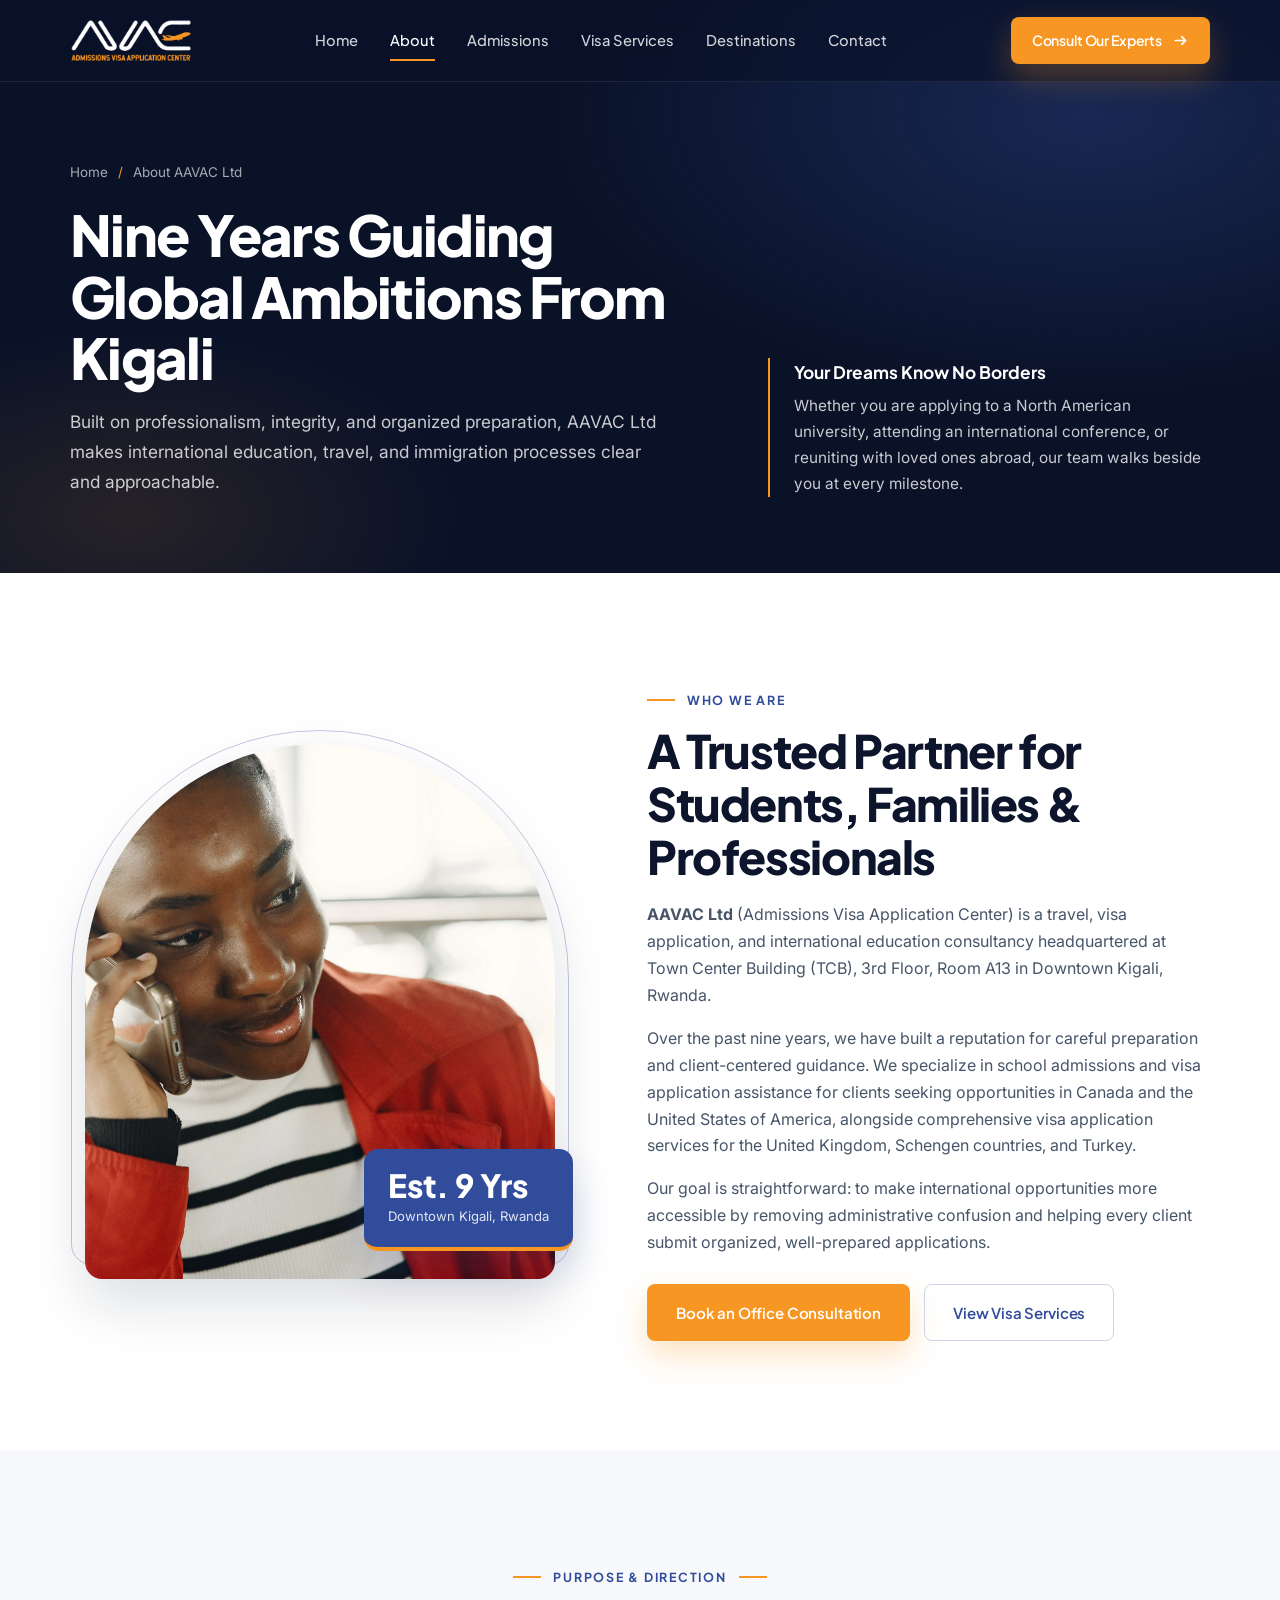
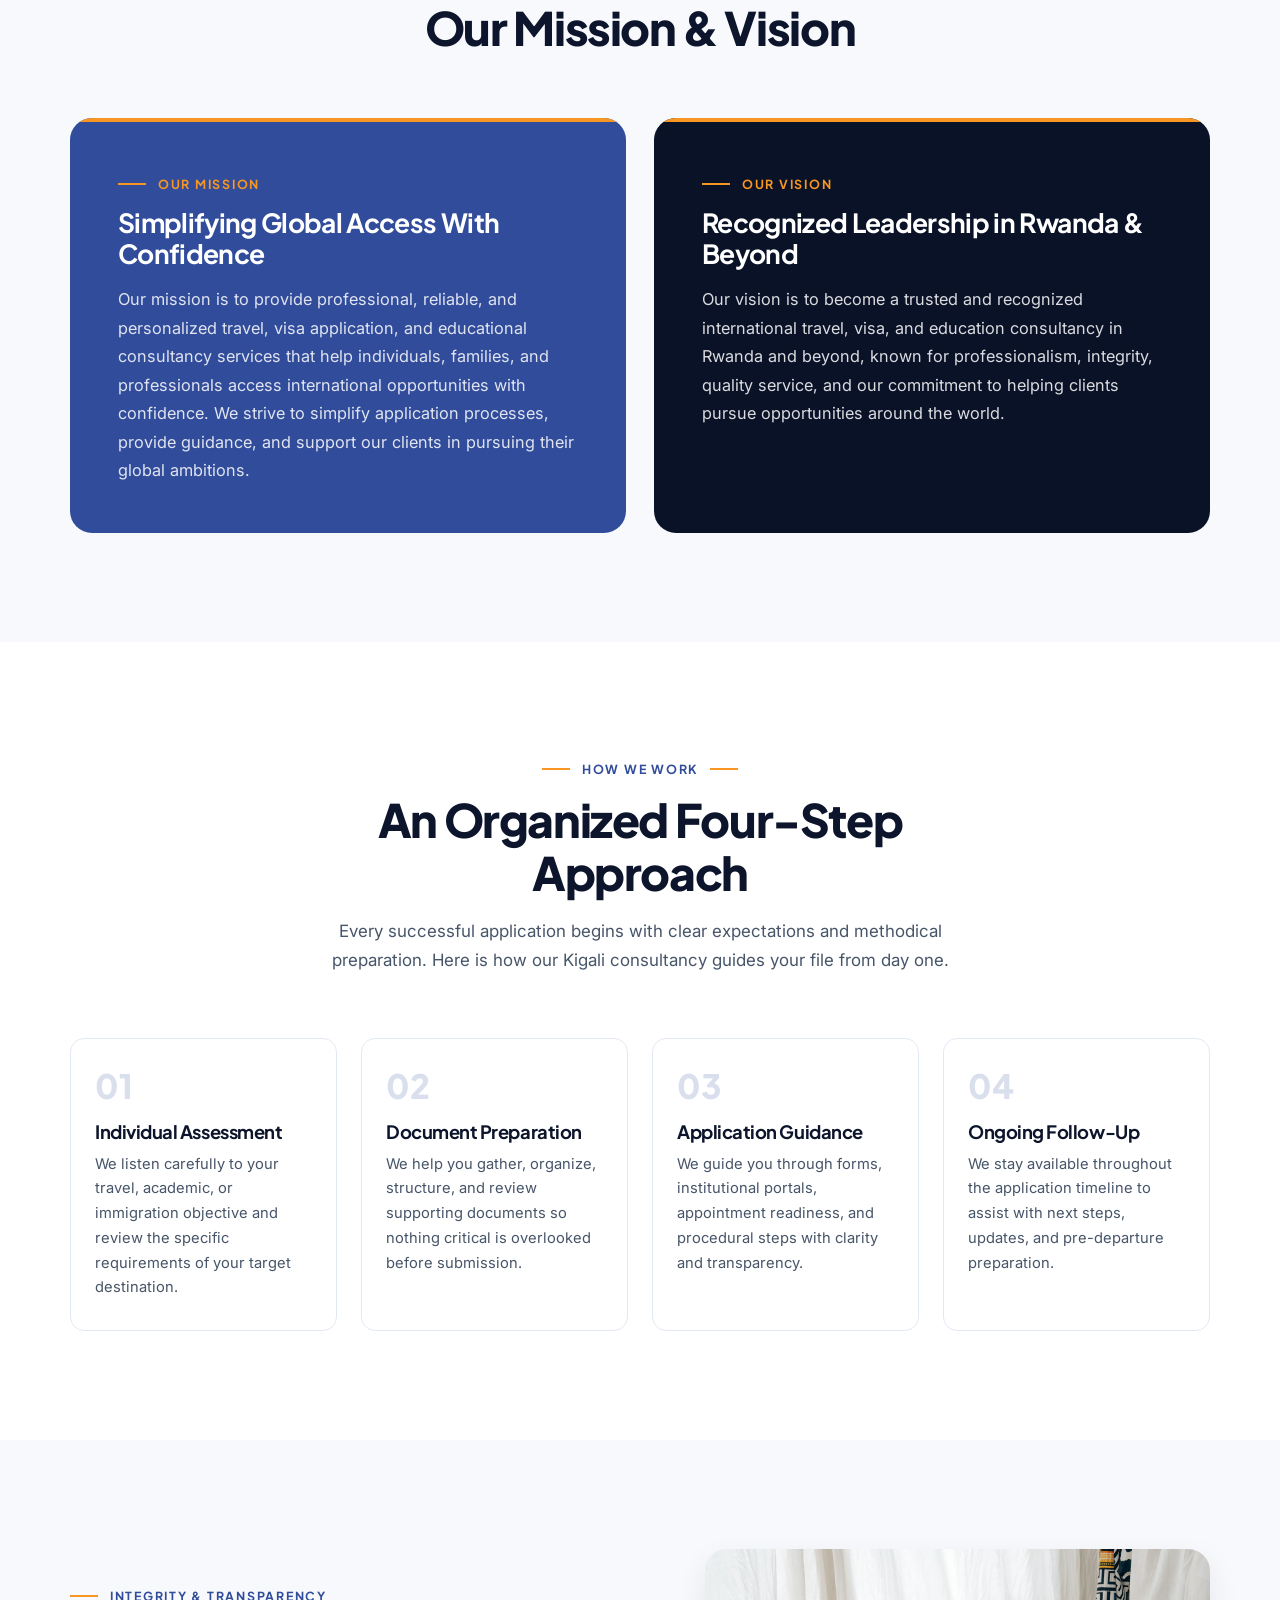
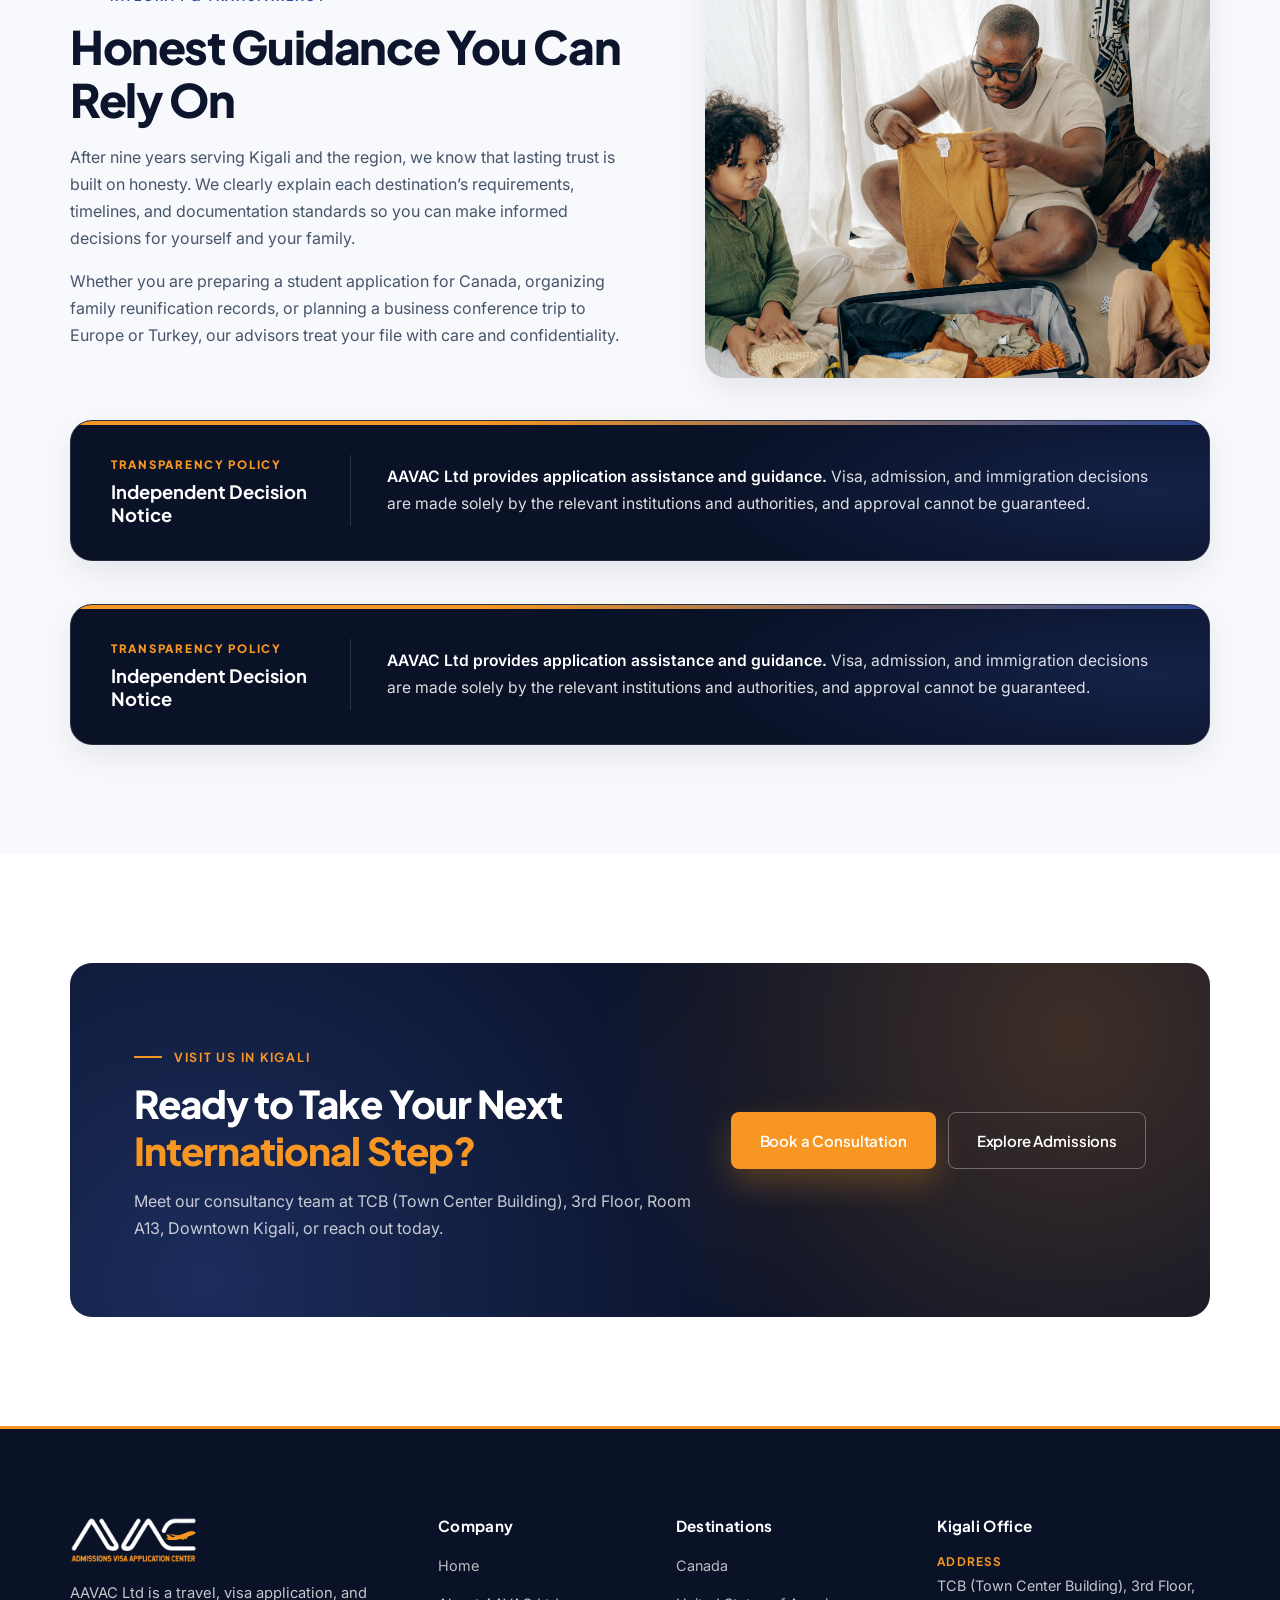
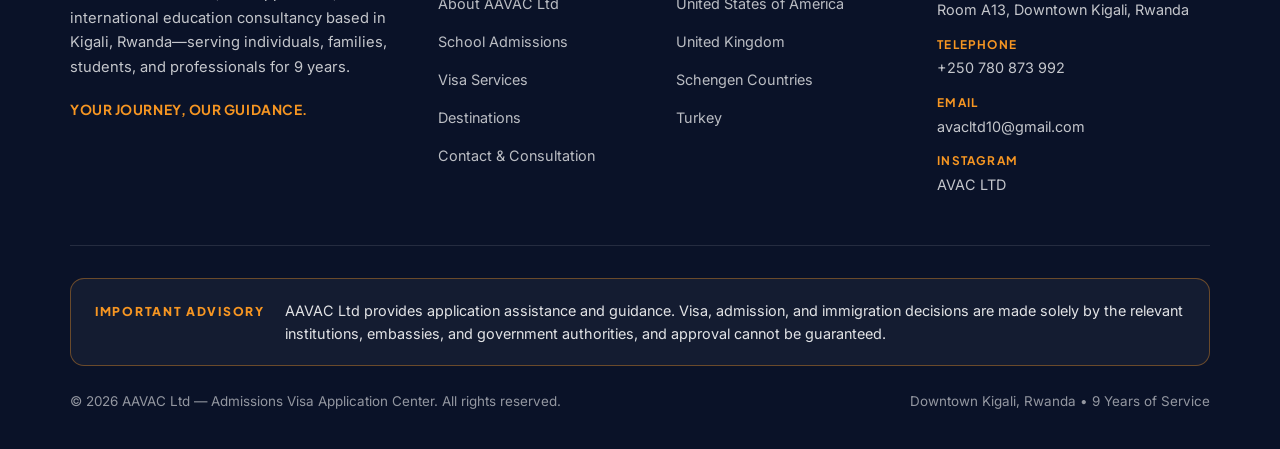
==== about.html @ 4e016243 "Build modern mobile-optimized multi-page website for AAVAC Ltd" ====
<!DOCTYPE html>
<html lang="en">

<head>
  <meta charset="UTF-8">
  <meta name="viewport" content="width=device-width, initial-scale=1.0, viewport-fit=cover">
  <meta name="theme-color" content="#0A1228">
  <title>About Us | AAVAC Ltd — 9 Years of Travel, Visa &amp; Education Guidance</title>
  <meta name="description"
    content="Learn about AAVAC Ltd's 9-year history in Kigali, Rwanda, our mission, vision, consultancy workflow, and why clients trust us for admissions and visa applications.">
  <link rel="icon" type="image/png" href="assets/logo-color.png">
  <link rel="preconnect" href="https://fonts.googleapis.com">
  <link rel="preconnect" href="https://fonts.gstatic.com" crossorigin>
  <link
    href="https://fonts.googleapis.com/css2?family=Inter:wght@400;500;600&family=Plus+Jakarta+Sans:wght@500;600;700;800&display=swap"
    rel="stylesheet">
  <link rel="stylesheet" href="css/styles.css">
</head>

<body>
  <div class="scroll-progress" aria-hidden="true"></div>

  <!-- Navigation Header -->
  <header class="site-header">
    <div class="container nav-inner">
      <a href="index.html" class="brand-logo" aria-label="AAVAC Ltd Home">
        <img src="assets/logo-light.png" alt="AVAC — Admissions Visa Application Center">
      </a>

      <nav class="nav-links" aria-label="Primary Navigation">
        <a href="index.html" class="nav-link">Home</a>
        <a href="about.html" class="nav-link is-active">About</a>
        <a href="admissions.html" class="nav-link">Admissions</a>
        <a href="visas.html" class="nav-link">Visa Services</a>
        <a href="destinations.html" class="nav-link">Destinations</a>
        <a href="contact.html" class="nav-link">Contact</a>
      </nav>

      <div class="nav-actions">
        <a href="contact.html" class="btn btn--primary btn--sm">
          Consult Our Experts
          <svg class="arrow-icon" viewBox="0 0 20 20" fill="none" stroke="currentColor" stroke-width="2"
            aria-hidden="true">
            <path d="M4 10h12m0 0-4.5-4.5M16 10l-4.5 4.5" stroke-linecap="round" stroke-linejoin="round" />
          </svg>
        </a>
        <button class="nav-toggle" type="button" aria-label="Open Menu" aria-expanded="false">
          <svg width="22" height="22" viewBox="0 0 24 24" fill="none" stroke="currentColor" stroke-width="2">
            <path d="M4 7h16M4 12h16M4 17h16" stroke-linecap="round" />
          </svg>
        </button>
      </div>
    </div>
  </header>

  <!-- Mobile Navigation Drawer -->
  <div class="mobile-drawer" aria-hidden="true">
    <div class="mobile-drawer__backdrop"></div>
    <div class="mobile-drawer__panel">
      <div>
        <div class="mobile-drawer__head">
          <a href="index.html" class="brand-logo">
            <img src="assets/logo-light.png" alt="AVAC Logo" style="height:36px;">
          </a>
          <button class="mobile-drawer__close" type="button" aria-label="Close Menu">
            <svg width="20" height="20" viewBox="0 0 24 24" fill="none" stroke="currentColor" stroke-width="2">
              <path d="M6 6l12 12M18 6 6 18" stroke-linecap="round" />
            </svg>
          </button>
        </div>
        <nav class="mobile-drawer__links" aria-label="Mobile Navigation">
          <a href="index.html">Home</a>
          <a href="about.html" class="is-active">About AAVAC</a>
          <a href="admissions.html">School Admissions</a>
          <a href="visas.html">Visa Services</a>
          <a href="destinations.html">Destinations</a>
          <a href="contact.html">Contact Us</a>
        </nav>
      </div>
      <div class="mobile-drawer__foot">
        <div class="mobile-drawer__meta">
          TCB (Town Center Building), 3rd Floor, Room A13<br>
          Downtown Kigali, Rwanda<br>
          +250 780 873 992
        </div>
        <a href="contact.html" class="btn btn--primary" style="width:100%;">Book a Consultation</a>
      </div>
    </div>
  </div>

  <main>
    <!-- Interior Hero -->
    <section class="page-hero">
      <div class="container page-hero__inner">
        <div>
          <nav class="breadcrumb hero-enter hero-enter--d1" aria-label="Breadcrumb">
            <a href="index.html">Home</a>
            <span class="sep">/</span>
            <span>About AAVAC Ltd</span>
          </nav>
          <h1 class="page-hero__title hero-enter hero-enter--d2">Nine Years Guiding Global Ambitions From Kigali</h1>
          <p class="page-hero__lead hero-enter hero-enter--d3">
            Built on professionalism, integrity, and organized preparation, AAVAC Ltd makes international education,
            travel, and immigration processes clear and approachable.
          </p>
        </div>
        <div class="page-hero__aside hero-enter hero-enter--d4">
          <strong>Your Dreams Know No Borders</strong>
          Whether you are applying to a North American university, attending an international conference, or reuniting
          with loved ones abroad, our team walks beside you at every milestone.
        </div>
      </div>
    </section>

    <!-- Who We Are -->
    <section class="section">
      <div class="container split-grid">
        <div class="arch-light" data-reveal="left">
          <div class="arch-light__outline" aria-hidden="true"></div>
          <div class="arch-light__frame">
            <img loading="lazy" decoding="async" src="images/pexels-gustavo-fring-6816985.webp"
              alt="Advisor providing attentive client consultation at AAVAC Ltd">
          </div>
          <div class="arch-light__stat">
            <div class="arch-light__stat-num">Est. 9 Yrs</div>
            <div class="arch-light__stat-label">Downtown Kigali, Rwanda</div>
          </div>
        </div>

        <div data-reveal="right">
          <div class="eyebrow">Who We Are</div>
          <h2 class="section-title">A Trusted Partner for Students, Families &amp; Professionals</h2>
          <div class="prose">
            <p>
              <strong>AAVAC Ltd</strong> (Admissions Visa Application Center) is a travel, visa application, and
              international education consultancy headquartered at Town Center Building (TCB), 3rd Floor, Room A13 in
              Downtown Kigali, Rwanda.
            </p>
            <p>
              Over the past nine years, we have built a reputation for careful preparation and client-centered guidance.
              We specialize in school admissions and visa application assistance for clients seeking opportunities in
              Canada and the United States of America, alongside comprehensive visa application services for the United
              Kingdom, Schengen countries, and Turkey.
            </p>
            <p>
              Our goal is straightforward: to make international opportunities more accessible by removing
              administrative confusion and helping every client submit organized, well-prepared applications.
            </p>
          </div>
          <div style="margin-top: 28px; display:flex; flex-wrap:wrap; gap:14px;">
            <a href="contact.html" class="btn btn--primary">Book an Office Consultation</a>
            <a href="visas.html" class="btn btn--outline-dark">View Visa Services</a>
          </div>
        </div>
      </div>
    </section>

    <!-- Mission & Vision -->
    <section class="section section--alt">
      <div class="container">
        <div class="section-header section-header--center" data-reveal>
          <div class="eyebrow eyebrow--center">Purpose &amp; Direction</div>
          <h2 class="section-title">Our Mission &amp; Vision</h2>
        </div>

        <div class="mv-grid">
          <article class="mv-card mv-card--blue" data-reveal="left">
            <div class="eyebrow eyebrow--light">Our Mission</div>
            <h3>Simplifying Global Access With Confidence</h3>
            <p>
              Our mission is to provide professional, reliable, and personalized travel, visa application, and
              educational consultancy services that help individuals, families, and professionals access international
              opportunities with confidence. We strive to simplify application processes, provide guidance, and support
              our clients in pursuing their global ambitions.
            </p>
          </article>

          <article class="mv-card mv-card--navy" data-reveal="right">
            <div class="eyebrow eyebrow--light">Our Vision</div>
            <h3>Recognized Leadership in Rwanda &amp; Beyond</h3>
            <p>
              Our vision is to become a trusted and recognized international travel, visa, and education consultancy in
              Rwanda and beyond, known for professionalism, integrity, quality service, and our commitment to helping
              clients pursue opportunities around the world.
            </p>
          </article>
        </div>
      </div>
    </section>

    <!-- 4-Step Consultancy Process -->
    <section class="section">
      <div class="container">
        <div class="section-header section-header--center" data-reveal>
          <div class="eyebrow eyebrow--center">How We Work</div>
          <h2 class="section-title">An Organized Four-Step Approach</h2>
          <p class="section-lead">
            Every successful application begins with clear expectations and methodical preparation. Here is how our
            Kigali consultancy guides your file from day one.
          </p>
        </div>

        <div class="process-grid">
          <div class="process-step" data-reveal data-delay="0">
            <div class="process-step__num">01</div>
            <h3>Individual Assessment</h3>
            <p>We listen carefully to your travel, academic, or immigration objective and review the specific
              requirements of your target destination.</p>
          </div>

          <div class="process-step" data-reveal data-delay="90">
            <div class="process-step__num">02</div>
            <h3>Document Preparation</h3>
            <p>We help you gather, organize, structure, and review supporting documents so nothing critical is
              overlooked before submission.</p>
          </div>

          <div class="process-step" data-reveal data-delay="180">
            <div class="process-step__num">03</div>
            <h3>Application Guidance</h3>
            <p>We guide you through forms, institutional portals, appointment readiness, and procedural steps with
              clarity and transparency.</p>
          </div>

          <div class="process-step" data-reveal data-delay="270">
            <div class="process-step__num">04</div>
            <h3>Ongoing Follow-Up</h3>
            <p>We stay available throughout the application timeline to assist with next steps, updates, and
              pre-departure preparation.</p>
          </div>
        </div>
      </div>
    </section>

    <!-- Family & Relocation Editorial Split -->
    <section class="section section--alt">
      <div class="container split-grid split-grid--reverse">
        <div data-reveal="left">
          <div class="eyebrow">Integrity &amp; Transparency</div>
          <h2 class="section-title">Honest Guidance You Can Rely On</h2>
          <div class="prose">
            <p>
              After nine years serving Kigali and the region, we know that lasting trust is built on honesty. We clearly
              explain each destination&rsquo;s requirements, timelines, and documentation standards so you can make
              informed decisions for yourself and your family.
            </p>
            <p>
              Whether you are preparing a student application for Canada, organizing family reunification records, or
              planning a business conference trip to Europe or Turkey, our advisors treat your file with care and
              confidentiality.
            </p>
          </div>
        </div>

        <div class="timeline__media" style="aspect-ratio: 4 / 3.4;" data-reveal="right">
          <img loading="lazy" decoding="async" src="images/pexels-ketut-subiyanto-4546003.webp"
            alt="Family packing their suitcase together ahead of an international journey">
        </div>
      </div>

      <div class="container" style="margin-top:42px;">
        <div class="advisory-banner" data-reveal>
          <div class="advisory-banner__head">
            <span class="advisory-banner__kicker">Transparency Policy</span>
            <div class="advisory-banner__title">Independent Decision Notice</div>
          </div>
          <p class="advisory-banner__body">
            <strong>AAVAC Ltd provides application assistance and guidance.</strong> Visa, admission, and immigration
            decisions are made solely by the relevant institutions and authorities, and approval cannot be guaranteed.
          </p>
        </div>
      </div>

      <div class="container" style="margin-top:42px;">
        <div class="advisory-banner" data-reveal>
          <div class="advisory-banner__head">
            <span class="advisory-banner__kicker">Transparency Policy</span>
            <div class="advisory-banner__title">Independent Decision Notice</div>
          </div>
          <p class="advisory-banner__body">
            <strong>AAVAC Ltd provides application assistance and guidance.</strong> Visa, admission, and immigration decisions are made solely by the relevant institutions and authorities, and approval cannot be guaranteed.
          </p>
        </div>
      </div>
    </section>

    <!-- CTA Band -->
    <section class="section">
      <div class="container">
        <div class="cta-banner" data-reveal="scale">
          <div class="cta-banner__content">
            <div class="eyebrow eyebrow--light">Visit Us in Kigali</div>
            <h2 class="cta-banner__quote">Ready to Take Your Next <span>International Step?</span></h2>
            <p class="cta-banner__sub">Meet our consultancy team at TCB (Town Center Building), 3rd Floor, Room A13,
              Downtown Kigali, or reach out today.</p>
          </div>
          <div class="cta-banner__actions">
            <a href="contact.html" class="btn btn--primary">Book a Consultation</a>
            <a href="admissions.html" class="btn btn--outline-light">Explore Admissions</a>
          </div>
        </div>
      </div>
    </section>
  </main>

  <!-- Site Footer -->
  <footer class="site-footer">
    <div class="container">
      <div class="footer-grid">
        <div class="footer-brand">
          <a href="index.html" aria-label="AAVAC Ltd Home">
            <img src="assets/logo-light.png" alt="AVAC — Admissions Visa Application Center">
          </a>
          <p>
            AAVAC Ltd is a travel, visa application, and international education consultancy based in Kigali,
            Rwanda—serving individuals, families, students, and professionals for 9 years.
          </p>
          <div class="footer-tagline">YOUR JOURNEY, OUR GUIDANCE.</div>
        </div>

        <div class="footer-col">
          <h4>Company</h4>
          <ul class="footer-links">
            <li><a href="index.html">Home</a></li>
            <li><a href="about.html">About AAVAC Ltd</a></li>
            <li><a href="admissions.html">School Admissions</a></li>
            <li><a href="visas.html">Visa Services</a></li>
            <li><a href="destinations.html">Destinations</a></li>
            <li><a href="contact.html">Contact &amp; Consultation</a></li>
          </ul>
        </div>

        <div class="footer-col">
          <h4>Destinations</h4>
          <ul class="footer-links">
            <li><a href="destinations.html#canada">Canada</a></li>
            <li><a href="destinations.html#usa">United States of America</a></li>
            <li><a href="destinations.html#uk">United Kingdom</a></li>
            <li><a href="destinations.html#schengen">Schengen Countries</a></li>
            <li><a href="destinations.html#turkey">Turkey</a></li>
          </ul>
        </div>

        <div class="footer-col">
          <h4>Kigali Office</h4>
          <ul class="footer-contact-list">
            <li>
              <strong>Address</strong>
              TCB (Town Center Building), 3rd Floor, Room A13, Downtown Kigali, Rwanda
            </li>
            <li>
              <strong>Telephone</strong>
              <a href="tel:+250780873992">+250 780 873 992</a>
            </li>
            <li>
              <strong>Email</strong>
              <a href="mailto:avacltd10@gmail.com">avacltd10@gmail.com</a>
            </li>
            <li>
              <strong>Instagram</strong>
              AVAC LTD
            </li>
          </ul>
        </div>
      </div>

      <div class="footer-disclaimer">
        <strong>Important Advisory</strong>
        <span>AAVAC Ltd provides application assistance and guidance. Visa, admission, and immigration decisions are
          made solely by the relevant institutions, embassies, and government authorities, and approval cannot be
          guaranteed.</span>
      </div>

      <div class="footer-bottom">
        <span>&copy; 2026 AAVAC Ltd &mdash; Admissions Visa Application Center. All rights reserved.</span>
        <span>Downtown Kigali, Rwanda &bull; 9 Years of Service</span>
      </div>
    </div>
  </footer>

  <div class="mobile-action-bar" aria-label="Quick Mobile Actions">
    <a href="tel:+250780873992" class="mobile-action-bar__call">Call Kigali Office</a>
    <a href="contact.html" class="mobile-action-bar__consult">Book Consultation</a>
  </div>

  <script src="js/main.js"></script>
</body>

</html>
---- css/styles.css ----
/* ==========================================================================
   AAVAC LTD — Admissions Visa Application Center
   Design System & Motion Stylesheet
   Brand Palette extracted from avac-2 logo:
     Royal Blue:   #314C9B
     Amber Orange: #F79622
     Deep Navy:    #0A1228
   ========================================================================== */

:root {
  /* Brand Colors */
  --blue: #314C9B;
  --blue-dark: #223673;
  --blue-deeper: #172654;
  --blue-soft: #EEF2FA;
  --blue-mist: #F5F7FC;

  --orange: #F79622;
  --orange-dark: #DC7C0E;
  --orange-soft: #FFF5E8;
  --orange-border: rgba(247, 150, 34, 0.3);

  /* Dark Surfaces */
  --navy: #0A1228;
  --navy-mid: #101B3A;
  --navy-card: #132044;
  --navy-border: rgba(255, 255, 255, 0.11);

  /* Light Surfaces & Ink */
  --white: #FFFFFF;
  --surface: #F7F9FC;
  --ink: #0D152C;
  --ink-body: #475569;
  --ink-muted: #64748B;
  --border: #E2E8F3;
  --border-strong: #CBD5E6;

  /* Typography */
  --font-display: 'Plus Jakarta Sans', -apple-system, BlinkMacSystemFont, 'Segoe UI', sans-serif;
  --font-body: 'Inter', -apple-system, BlinkMacSystemFont, 'Segoe UI', sans-serif;

  /* Elevation */
  --shadow-sm: 0 2px 10px rgba(10, 18, 40, 0.04);
  --shadow-md: 0 12px 32px rgba(10, 18, 40, 0.08);
  --shadow-lg: 0 24px 56px rgba(10, 18, 40, 0.14);
  --shadow-blue: 0 18px 40px rgba(49, 76, 155, 0.22);
  --shadow-orange: 0 14px 32px rgba(247, 150, 34, 0.28);

  /* Layout */
  --container: 1220px;
  --radius-sm: 8px;
  --radius-md: 14px;
  --radius-lg: 22px;
  --nav-height: 82px;

  /* Easing */
  --ease-out: cubic-bezier(0.22, 1, 0.36, 1);
  --ease-in-out: cubic-bezier(0.65, 0, 0.35, 1);
}

/* Reset & Base */
*, *::before, *::after {
  box-sizing: border-box;
  margin: 0;
  padding: 0;
}

html {
  scroll-behavior: smooth;
  font-size: 16px;
  -webkit-font-smoothing: antialiased;
  -moz-osx-font-smoothing: grayscale;
  -webkit-text-size-adjust: 100%;
  overflow-x: clip;
}

body {
  font-family: var(--font-body);
  color: var(--ink-body);
  background-color: var(--white);
  line-height: 1.68;
  overflow-x: clip;
  -webkit-tap-highlight-color: rgba(247, 150, 34, 0.16);
}

img {
  display: block;
  max-width: 100%;
  height: auto;
}

a {
  color: inherit;
  text-decoration: none;
}

button, input, select, textarea {
  font: inherit;
  color: inherit;
}

ul, ol {
  list-style: none;
}

::selection {
  background: var(--orange);
  color: var(--white);
}

/* Container */
.container {
  width: 100%;
  max-width: var(--container);
  margin-inline: auto;
  padding-inline: clamp(20px, 4vw, 40px);
}

/* Scroll Progress Bar */
.scroll-progress {
  position: fixed;
  top: 0;
  left: 0;
  height: 3px;
  width: 0%;
  background: linear-gradient(90deg, var(--blue), var(--orange));
  z-index: 1100;
  transition: width 0.08s linear;
  pointer-events: none;
}

/* ==========================================================================
   Typography Utilities
   ========================================================================== */
h1, h2, h3, h4, h5 {
  font-family: var(--font-display);
  color: var(--ink);
  font-weight: 700;
  line-height: 1.15;
  letter-spacing: -0.025em;
}

.eyebrow {
  display: inline-flex;
  align-items: center;
  gap: 12px;
  font-family: var(--font-display);
  font-size: 0.78rem;
  font-weight: 700;
  letter-spacing: 0.14em;
  text-transform: uppercase;
  color: var(--blue);
  margin-bottom: 14px;
}

.eyebrow::before {
  content: '';
  display: inline-block;
  width: 28px;
  height: 2px;
  background: var(--orange);
  flex-shrink: 0;
}

.eyebrow--light {
  color: var(--orange);
}

.eyebrow--light::before {
  background: var(--orange);
}

.eyebrow--center {
  justify-content: center;
}

.eyebrow--center::after {
  content: '';
  display: inline-block;
  width: 28px;
  height: 2px;
  background: var(--orange);
  flex-shrink: 0;
}

.section-title {
  font-size: clamp(2rem, 3.6vw, 2.9rem);
  font-weight: 800;
  letter-spacing: -0.03em;
  margin-bottom: 18px;
}

.section-lead {
  font-size: 1.06rem;
  color: var(--ink-body);
  max-width: 640px;
}

.section-header {
  margin-bottom: clamp(40px, 5vw, 64px);
}

.section-header--center {
  text-align: center;
  max-width: 740px;
  margin-inline: auto;
}

.section-header--center .section-lead {
  margin-inline: auto;
}

.section-header--split {
  display: flex;
  flex-wrap: wrap;
  align-items: flex-end;
  justify-content: space-between;
  gap: 24px;
}

/* ==========================================================================
   Buttons
   ========================================================================== */
.btn {
  position: relative;
  display: inline-flex;
  align-items: center;
  justify-content: center;
  gap: 10px;
  padding: 15px 28px;
  border-radius: var(--radius-sm);
  font-family: var(--font-display);
  font-size: 0.94rem;
  font-weight: 600;
  letter-spacing: -0.01em;
  border: 1.5px solid transparent;
  cursor: pointer;
  transition: transform 0.28s var(--ease-out),
              background-color 0.25s ease,
              border-color 0.25s ease,
              color 0.25s ease,
              box-shadow 0.28s var(--ease-out);
  overflow: hidden;
  white-space: nowrap;
}

.btn svg {
  width: 17px;
  height: 17px;
  transition: transform 0.28s var(--ease-out);
}

.btn:hover svg.arrow-icon {
  transform: translateX(4px);
}

.btn--primary {
  background: var(--orange);
  color: var(--white);
  box-shadow: var(--shadow-orange);
}

.btn--primary:hover {
  background: var(--orange-dark);
  transform: translateY(-2px);
  box-shadow: 0 18px 36px rgba(247, 150, 34, 0.36);
}

.btn--blue {
  background: var(--blue);
  color: var(--white);
  box-shadow: var(--shadow-blue);
}

.btn--blue:hover {
  background: var(--blue-dark);
  transform: translateY(-2px);
  box-shadow: 0 22px 44px rgba(49, 76, 155, 0.3);
}

.btn--outline-light {
  background: transparent;
  color: var(--white);
  border-color: rgba(255, 255, 255, 0.32);
}

.btn--outline-light:hover {
  background: rgba(255, 255, 255, 0.08);
  border-color: var(--white);
  transform: translateY(-2px);
}

.btn--outline-dark {
  background: transparent;
  color: var(--blue);
  border-color: var(--border-strong);
}

.btn--outline-dark:hover {
  border-color: var(--blue);
  background: var(--blue-soft);
  transform: translateY(-2px);
}

.btn--sm {
  padding: 11px 20px;
  font-size: 0.88rem;
}

.text-link {
  display: inline-flex;
  align-items: center;
  gap: 8px;
  font-family: var(--font-display);
  font-size: 0.92rem;
  font-weight: 700;
  color: var(--blue);
  transition: color 0.2s ease, gap 0.25s var(--ease-out);
}

.text-link svg {
  width: 16px;
  height: 16px;
  transition: transform 0.25s var(--ease-out);
}

.text-link:hover {
  color: var(--orange-dark);
}

.text-link:hover svg {
  transform: translateX(4px);
}

/* ==========================================================================
   Navigation Header
   ========================================================================== */
.site-header {
  position: fixed;
  top: 0;
  left: 0;
  right: 0;
  height: var(--nav-height);
  z-index: 1000;
  transition: background-color 0.35s ease,
              box-shadow 0.35s ease,
              height 0.35s var(--ease-out),
              border-color 0.35s ease;
  border-bottom: 1px solid rgba(255, 255, 255, 0.08);
  background: rgba(10, 18, 40, 0.65);
  backdrop-filter: blur(14px);
  -webkit-backdrop-filter: blur(14px);
}

.site-header.is-scrolled {
  height: 72px;
  background: rgba(10, 18, 40, 0.96);
  border-bottom-color: rgba(255, 255, 255, 0.12);
  box-shadow: 0 10px 30px rgba(5, 10, 26, 0.28);
}

.nav-inner {
  height: 100%;
  display: flex;
  align-items: center;
  justify-content: space-between;
  gap: 24px;
}

.brand-logo {
  display: inline-flex;
  align-items: center;
  flex-shrink: 0;
}

.brand-logo img {
  height: 44px;
  width: auto;
  object-fit: contain;
  transition: height 0.3s var(--ease-out);
}

.site-header.is-scrolled .brand-logo img {
  height: 38px;
}

.nav-links {
  display: flex;
  align-items: center;
  gap: 32px;
}

.nav-link {
  position: relative;
  font-family: var(--font-display);
  font-size: 0.92rem;
  font-weight: 500;
  color: rgba(255, 255, 255, 0.82);
  padding: 6px 0;
  transition: color 0.22s ease;
}

.nav-link::after {
  content: '';
  position: absolute;
  left: 0;
  bottom: -2px;
  width: 100%;
  height: 2px;
  background: var(--orange);
  transform: scaleX(0);
  transform-origin: right;
  transition: transform 0.32s var(--ease-out);
}

.nav-link:hover,
.nav-link.is-active {
  color: var(--white);
}

.nav-link:hover::after,
.nav-link.is-active::after {
  transform: scaleX(1);
  transform-origin: left;
}

.nav-actions {
  display: flex;
  align-items: center;
  gap: 14px;
}

.nav-toggle {
  display: none;
  width: 44px;
  height: 44px;
  align-items: center;
  justify-content: center;
  background: rgba(255, 255, 255, 0.07);
  border: 1px solid rgba(255, 255, 255, 0.16);
  border-radius: var(--radius-sm);
  color: var(--white);
  cursor: pointer;
}

/* Mobile Drawer */
.mobile-drawer {
  position: fixed;
  inset: 0;
  z-index: 1050;
  pointer-events: none;
  opacity: 0;
  transition: opacity 0.3s ease;
}

.mobile-drawer.is-open {
  pointer-events: auto;
  opacity: 1;
}

.mobile-drawer__backdrop {
  position: absolute;
  inset: 0;
  background: rgba(5, 10, 25, 0.68);
  backdrop-filter: blur(6px);
}

.mobile-drawer__panel {
  position: absolute;
  top: 0;
  right: 0;
  width: min(340px, 86vw);
  height: 100%;
  background: var(--navy);
  border-left: 1px solid var(--navy-border);
  padding: 28px 26px 36px;
  display: flex;
  flex-direction: column;
  justify-content: space-between;
  transform: translateX(100%);
  transition: transform 0.4s var(--ease-out);
}

.mobile-drawer.is-open .mobile-drawer__panel {
  transform: translateX(0);
}

.mobile-drawer__head {
  display: flex;
  align-items: center;
  justify-content: space-between;
  padding-bottom: 24px;
  border-bottom: 1px solid var(--navy-border);
}

.mobile-drawer__close {
  width: 40px;
  height: 40px;
  display: inline-flex;
  align-items: center;
  justify-content: center;
  background: rgba(255, 255, 255, 0.06);
  border: 1px solid var(--navy-border);
  border-radius: var(--radius-sm);
  color: var(--white);
  cursor: pointer;
}

.mobile-drawer__links {
  display: flex;
  flex-direction: column;
  gap: 8px;
  margin-top: 28px;
}

.mobile-drawer__links a {
  display: flex;
  align-items: center;
  justify-content: space-between;
  padding: 14px 12px;
  font-family: var(--font-display);
  font-size: 1.08rem;
  font-weight: 600;
  color: rgba(255, 255, 255, 0.86);
  border-radius: var(--radius-sm);
  transition: background-color 0.2s ease, color 0.2s ease;
}

.mobile-drawer__links a.is-active,
.mobile-drawer__links a:hover {
  background: rgba(49, 76, 155, 0.28);
  color: var(--white);
}

.mobile-drawer__links a.is-active {
  border-left: 3px solid var(--orange);
}

.mobile-drawer__foot {
  padding-top: 24px;
  border-top: 1px solid var(--navy-border);
  display: flex;
  flex-direction: column;
  gap: 14px;
}

.mobile-drawer__meta {
  font-size: 0.85rem;
  color: rgba(255, 255, 255, 0.65);
  line-height: 1.5;
}

/* ==========================================================================
   Hero Sections (Home + Interior Pages)
   ========================================================================== */
.hero {
  position: relative;
  background: var(--navy);
  color: var(--white);
  padding-top: calc(var(--nav-height) + clamp(42px, 5vw, 70px));
  padding-bottom: clamp(64px, 7vw, 96px);
  overflow: hidden;
}

.hero::before {
  content: '';
  position: absolute;
  inset: 0;
  background:
    radial-gradient(ellipse 65% 55% at 78% 35%, rgba(49, 76, 155, 0.34), transparent 70%),
    radial-gradient(ellipse 45% 45% at 12% 85%, rgba(247, 150, 34, 0.12), transparent 65%);
  pointer-events: none;
}

.hero__bg-svg {
  position: absolute;
  inset: 0;
  width: 100%;
  height: 100%;
  pointer-events: none;
  opacity: 0.55;
}

.hero__bg-svg .orbit-path {
  stroke-dasharray: 1200;
  stroke-dashoffset: 1200;
  animation: drawOrbit 2.4s var(--ease-out) 0.25s forwards;
}

.hero__bg-svg .orbit-path--delayed {
  stroke-dasharray: 1400;
  stroke-dashoffset: 1400;
  animation: drawOrbit 2.8s var(--ease-out) 0.6s forwards;
}

@keyframes drawOrbit {
  to {
    stroke-dashoffset: 0;
  }
}

.hero__grid {
  position: relative;
  z-index: 2;
  display: grid;
  grid-template-columns: minmax(0, 1.12fr) minmax(0, 0.88fr);
  align-items: center;
  gap: clamp(36px, 5vw, 72px);
}

.hero__kicker {
  font-family: var(--font-display);
  font-size: 0.86rem;
  font-weight: 600;
  letter-spacing: 0.1em;
  text-transform: uppercase;
  color: var(--orange);
  margin-bottom: 18px;
  display: inline-flex;
  align-items: center;
  gap: 12px;
}

.hero__kicker::before {
  content: '';
  width: 32px;
  height: 2px;
  background: var(--orange);
}

.hero__title {
  color: var(--white);
  font-size: clamp(2.65rem, 5.1vw, 4.35rem);
  font-weight: 800;
  line-height: 1.07;
  letter-spacing: -0.035em;
  margin-bottom: 24px;
}

.hero__underline {
  position: relative;
  display: inline-block;
  color: var(--white);
}

.hero__underline svg {
  position: absolute;
  left: -2%;
  bottom: -6px;
  width: 104%;
  height: 14px;
  overflow: visible;
}

.hero__underline path {
  stroke: var(--orange);
  stroke-width: 4.5;
  stroke-linecap: round;
  fill: none;
  stroke-dasharray: 320;
  stroke-dashoffset: 320;
  animation: drawUnderline 1.1s var(--ease-out) 0.65s forwards;
}

@keyframes drawUnderline {
  to {
    stroke-dashoffset: 0;
  }
}

.hero__lead {
  font-size: clamp(1.02rem, 1.3vw, 1.14rem);
  color: rgba(255, 255, 255, 0.78);
  max-width: 550px;
  margin-bottom: 34px;
  line-height: 1.72;
}

.hero__actions {
  display: flex;
  flex-wrap: wrap;
  gap: 14px;
  margin-bottom: 44px;
}

.hero__metrics {
  display: grid;
  grid-template-columns: repeat(3, minmax(0, 1fr));
  gap: 20px;
  padding-top: 28px;
  border-top: 1px solid rgba(255, 255, 255, 0.14);
  max-width: 520px;
}

.hero__metric-num {
  font-family: var(--font-display);
  font-size: clamp(1.6rem, 2.5vw, 2.05rem);
  font-weight: 800;
  color: var(--white);
  line-height: 1.1;
  margin-bottom: 4px;
}

.hero__metric-num span {
  color: var(--orange);
}

.hero__metric-label {
  font-size: 0.82rem;
  color: rgba(255, 255, 255, 0.64);
  line-height: 1.35;
}

/* Signature Arched Portrait Frame (Inspo-Elevated) */
.arch-stage {
  position: relative;
  max-width: 460px;
  margin-inline: auto;
  width: 100%;
}

.arch-frame {
  position: relative;
  border-radius: 260px 260px 18px 18px;
  overflow: hidden;
  aspect-ratio: 4 / 4.85;
  background: var(--navy-mid);
  box-shadow: 0 30px 70px rgba(0, 0, 0, 0.42);
}

.arch-frame img {
  width: 100%;
  height: 100%;
  object-fit: cover;
  object-position: center top;
  transition: transform 0.9s var(--ease-out);
}

.arch-stage:hover .arch-frame img {
  transform: scale(1.04);
}

.arch-frame__ring {
  position: absolute;
  inset: -14px -14px 12px -14px;
  border-radius: 274px 274px 22px 22px;
  border: 1.5px solid rgba(247, 150, 34, 0.42);
  pointer-events: none;
  z-index: 0;
}

.arch-frame__arcs {
  position: absolute;
  right: -24px;
  bottom: -18px;
  width: 180px;
  height: 180px;
  pointer-events: none;
  z-index: 3;
}

.arch-stage__card {
  position: absolute;
  left: -26px;
  bottom: 34px;
  z-index: 4;
  background: rgba(10, 18, 40, 0.94);
  backdrop-filter: blur(14px);
  border: 1px solid rgba(255, 255, 255, 0.16);
  border-radius: var(--radius-md);
  padding: 18px 20px 16px;
  box-shadow: 0 20px 44px rgba(4, 9, 24, 0.45);
  max-width: 248px;
  overflow: hidden;
  animation: gentleFloat 5.5s ease-in-out infinite;
}

.arch-stage__card::before {
  content: '';
  position: absolute;
  top: 0;
  left: 0;
  right: 0;
  height: 3px;
  background: linear-gradient(90deg, var(--orange), var(--blue));
}

.arch-stage__card-title {
  font-family: var(--font-display);
  font-size: 0.96rem;
  font-weight: 700;
  color: var(--white);
  margin-bottom: 3px;
}

.arch-stage__card-sub {
  font-size: 0.8rem;
  color: rgba(255, 255, 255, 0.72);
  line-height: 1.4;
}

@keyframes gentleFloat {
  0%, 100% { transform: translateY(0px); }
  50% { transform: translateY(-7px); }
}

/* Interior Page Hero */
.page-hero {
  position: relative;
  background: var(--navy);
  color: var(--white);
  padding-top: calc(var(--nav-height) + clamp(46px, 6vw, 76px));
  padding-bottom: clamp(54px, 6vw, 82px);
  overflow: hidden;
}

.page-hero::before {
  content: '';
  position: absolute;
  inset: 0;
  background:
    radial-gradient(ellipse 60% 70% at 85% 20%, rgba(49, 76, 155, 0.38), transparent 70%),
    radial-gradient(ellipse 40% 50% at 10% 90%, rgba(247, 150, 34, 0.12), transparent 65%);
  pointer-events: none;
}

.page-hero__inner {
  position: relative;
  z-index: 2;
  display: grid;
  grid-template-columns: minmax(0, 1.2fr) minmax(0, 0.8fr);
  align-items: end;
  gap: 36px;
}

.breadcrumb {
  display: inline-flex;
  align-items: center;
  gap: 10px;
  font-size: 0.84rem;
  color: rgba(255, 255, 255, 0.64);
  margin-bottom: 20px;
}

.breadcrumb a:hover {
  color: var(--orange);
}

.breadcrumb span.sep {
  color: var(--orange);
}

.page-hero__title {
  color: var(--white);
  font-size: clamp(2.25rem, 4.4vw, 3.65rem);
  font-weight: 800;
  letter-spacing: -0.03em;
  line-height: 1.1;
  margin-bottom: 18px;
}

.page-hero__lead {
  color: rgba(255, 255, 255, 0.78);
  font-size: 1.08rem;
  max-width: 600px;
  line-height: 1.72;
}

.page-hero__aside {
  border-left: 2px solid var(--orange);
  padding-left: 24px;
  color: rgba(255, 255, 255, 0.78);
  font-size: 0.96rem;
}

.page-hero__aside strong {
  display: block;
  color: var(--white);
  font-family: var(--font-display);
  font-size: 1.08rem;
  margin-bottom: 6px;
}

/* ==========================================================================
   Section Spacing & Alternating Surfaces
   ========================================================================== */
.section {
  padding-block: clamp(72px, 8.5vw, 118px);
  overflow-x: clip;
}

.section--alt {
  background: var(--surface);
}

.section--navy {
  background: var(--navy);
  color: var(--white);
}

.section--navy h2,
.section--navy h3,
.section--navy h4 {
  color: var(--white);
}

.section--navy .section-lead {
  color: rgba(255, 255, 255, 0.75);
}

/* ==========================================================================
   About Split Section (Inspo Arched Image + Editorial Narrative)
   ========================================================================== */
.split-grid {
  display: grid;
  grid-template-columns: minmax(0, 0.94fr) minmax(0, 1.06fr);
  align-items: center;
  gap: clamp(40px, 6vw, 84px);
}

.split-grid--reverse {
  grid-template-columns: minmax(0, 1.05fr) minmax(0, 0.95fr);
}

.arch-light {
  position: relative;
  max-width: 470px;
  width: 100%;
  margin-inline: auto;
}

.arch-light__frame {
  position: relative;
  border-radius: 250px 250px 18px 18px;
  overflow: hidden;
  aspect-ratio: 4 / 4.55;
  box-shadow: var(--shadow-lg);
  background: var(--blue-soft);
}

.arch-light__frame img {
  width: 100%;
  height: 100%;
  object-fit: cover;
  object-position: center;
  transition: transform 0.8s var(--ease-out);
}

.arch-light:hover .arch-light__frame img {
  transform: scale(1.045);
}

.arch-light__outline {
  position: absolute;
  inset: -14px -14px 14px -14px;
  border-radius: 264px 264px 22px 22px;
  border: 1.5px solid rgba(49, 76, 155, 0.3);
  pointer-events: none;
}

.arch-light__stat {
  position: absolute;
  right: -18px;
  bottom: 28px;
  background: var(--blue);
  color: var(--white);
  padding: 20px 24px;
  border-radius: var(--radius-md);
  box-shadow: var(--shadow-blue);
  border-bottom: 4px solid var(--orange);
  min-width: 185px;
}

.arch-light__stat-num {
  font-family: var(--font-display);
  font-size: 2rem;
  font-weight: 800;
  line-height: 1;
  margin-bottom: 4px;
}

.arch-light__stat-label {
  font-size: 0.82rem;
  color: rgba(255, 255, 255, 0.86);
}

.prose p + p {
  margin-top: 16px;
}

.editorial-list {
  display: grid;
  gap: 13px;
  margin-top: 26px;
  margin-bottom: 32px;
}

.editorial-list li {
  position: relative;
  padding-left: 24px;
  color: var(--ink);
  font-weight: 500;
  font-size: 0.96rem;
}

.editorial-list li::before {
  content: '';
  position: absolute;
  left: 0;
  top: 10px;
  width: 12px;
  height: 2px;
  background: var(--orange);
}

/* ==========================================================================
   Two-Pillar Core Services Showcase
   ========================================================================== */
.pillar-grid {
  display: grid;
  grid-template-columns: repeat(2, minmax(0, 1fr));
  gap: 28px;
  margin-bottom: 56px;
}

.pillar-card {
  position: relative;
  background: var(--white);
  border: 1px solid var(--border);
  border-radius: var(--radius-lg);
  overflow: hidden;
  display: grid;
  grid-template-rows: 240px 1fr;
  box-shadow: var(--shadow-sm);
  transition: transform 0.38s var(--ease-out),
              box-shadow 0.38s var(--ease-out),
              border-color 0.3s ease;
}

.pillar-card:hover {
  transform: translateY(-6px);
  box-shadow: var(--shadow-lg);
  border-color: rgba(49, 76, 155, 0.32);
}

.pillar-card__media {
  position: relative;
  overflow: hidden;
  background: var(--navy);
}

.pillar-card__media img {
  width: 100%;
  height: 100%;
  object-fit: cover;
  transition: transform 0.8s var(--ease-out);
}

.pillar-card:hover .pillar-card__media img {
  transform: scale(1.06);
}

.pillar-card__tag {
  position: absolute;
  left: 20px;
  bottom: 18px;
  background: rgba(10, 18, 40, 0.92);
  backdrop-filter: blur(10px);
  color: var(--white);
  padding: 8px 14px;
  border-radius: 6px;
  border: 1px solid rgba(247, 150, 34, 0.48);
  font-family: var(--font-display);
  font-size: 0.74rem;
  font-weight: 700;
  letter-spacing: 0.1em;
  text-transform: uppercase;
}

.pillar-card__body {
  padding: 32px;
  display: flex;
  flex-direction: column;
  justify-content: space-between;
  gap: 22px;
}

.pillar-card__body h3 {
  font-size: 1.55rem;
  margin-bottom: 12px;
}

/* ==========================================================================
   4-Column Visa Categories Grid (Inspo-Inspired Clean Cards)
   ========================================================================== */
.visa-grid {
  display: grid;
  grid-template-columns: repeat(4, minmax(0, 1fr));
  gap: 22px;
}

.visa-card {
  position: relative;
  background: var(--white);
  border: 1px solid var(--border);
  border-radius: var(--radius-md);
  padding: 28px 24px 26px;
  display: flex;
  flex-direction: column;
  justify-content: space-between;
  gap: 20px;
  transition: transform 0.35s var(--ease-out),
              box-shadow 0.35s var(--ease-out),
              border-color 0.3s ease;
  overflow: hidden;
}

.visa-card::before {
  content: '';
  position: absolute;
  top: 0;
  left: 0;
  right: 0;
  height: 3px;
  background: linear-gradient(90deg, var(--blue), var(--orange));
  transform: scaleX(0);
  transform-origin: left;
  transition: transform 0.4s var(--ease-out);
}

.visa-card:hover {
  transform: translateY(-6px);
  box-shadow: var(--shadow-md);
  border-color: rgba(49, 76, 155, 0.28);
}

.visa-card:hover::before {
  transform: scaleX(1);
}

.visa-card__num {
  font-family: var(--font-display);
  font-size: 0.82rem;
  font-weight: 800;
  letter-spacing: 0.1em;
  color: var(--orange);
  display: inline-block;
  margin-bottom: 14px;
  padding-bottom: 8px;
  border-bottom: 2px solid var(--blue-soft);
}

.visa-card h3 {
  font-size: 1.16rem;
  font-weight: 700;
  margin-bottom: 10px;
  color: var(--ink);
}

.visa-card p {
  font-size: 0.92rem;
  color: var(--ink-body);
  line-height: 1.62;
}

.visa-card__foot {
  padding-top: 14px;
  border-top: 1px solid var(--border);
}

/* ==========================================================================
   9-Year Staggered Timeline (Inspo-Inspired Story Rail)
   ========================================================================== */
.timeline {
  position: relative;
  display: grid;
  gap: clamp(44px, 6vw, 72px);
}

.timeline::before {
  content: '';
  position: absolute;
  left: 50%;
  top: 12px;
  bottom: 12px;
  width: 2px;
  transform: translateX(-50%);
  background: repeating-linear-gradient(
    to bottom,
    var(--border-strong) 0px,
    var(--border-strong) 8px,
    transparent 8px,
    transparent 16px
  );
}

.timeline__row {
  position: relative;
  display: grid;
  grid-template-columns: 1fr 1fr;
  align-items: center;
  gap: clamp(32px, 6vw, 88px);
}

.timeline__marker {
  position: absolute;
  left: 50%;
  top: 50%;
  transform: translate(-50%, -50%);
  width: 18px;
  height: 18px;
  background: var(--white);
  border: 3px solid var(--blue);
  border-radius: 50%;
  z-index: 2;
  transition: border-color 0.3s ease, transform 0.3s var(--ease-out);
}

.timeline__row:hover .timeline__marker {
  border-color: var(--orange);
  transform: translate(-50%, -50%) scale(1.25);
}

.timeline__media {
  border-radius: var(--radius-lg);
  overflow: hidden;
  aspect-ratio: 16 / 10.5;
  box-shadow: var(--shadow-md);
  background: var(--blue-soft);
}

.timeline__media img {
  width: 100%;
  height: 100%;
  object-fit: cover;
  transition: transform 0.75s var(--ease-out);
}

.timeline__row:hover .timeline__media img {
  transform: scale(1.05);
}

.timeline__content {
  padding-block: 8px;
}

.timeline__year {
  display: inline-block;
  font-family: var(--font-display);
  font-size: 0.84rem;
  font-weight: 800;
  letter-spacing: 0.12em;
  text-transform: uppercase;
  color: var(--orange-dark);
  margin-bottom: 10px;
}

.timeline__content h3 {
  font-size: clamp(1.35rem, 2.2vw, 1.75rem);
  margin-bottom: 12px;
}

/* ==========================================================================
   Why Choose AAVAC — Hub & Spoke Showcase (Inspo-Inspired Center Photo + 6 Pillars)
   ========================================================================== */
.why-hub {
  display: grid;
  grid-template-columns: 1fr 310px 1fr;
  align-items: center;
  gap: clamp(22px, 3vw, 38px);
}

.why-col {
  display: grid;
  gap: 20px;
}

.why-item {
  background: var(--white);
  border: 1px solid var(--border);
  border-radius: var(--radius-md);
  padding: 24px 24px 22px;
  transition: transform 0.35s var(--ease-out),
              background-color 0.3s ease,
              border-color 0.3s ease,
              box-shadow 0.35s var(--ease-out);
  cursor: default;
}

.why-item__top {
  display: flex;
  align-items: center;
  justify-content: space-between;
  gap: 12px;
  margin-bottom: 8px;
}

.why-item__idx {
  font-family: var(--font-display);
  font-size: 0.78rem;
  font-weight: 800;
  color: var(--orange);
  letter-spacing: 0.1em;
}

.why-item h3 {
  font-size: 1.06rem;
  color: var(--ink);
  transition: color 0.25s ease;
}

.why-item p {
  font-size: 0.9rem;
  color: var(--ink-body);
  line-height: 1.6;
  transition: color 0.25s ease;
}

.why-item:hover,
.why-item.is-featured {
  background: var(--blue);
  border-color: var(--blue);
  transform: translateY(-4px);
  box-shadow: var(--shadow-blue);
}

.why-item:hover h3,
.why-item.is-featured h3 {
  color: var(--white);
}

.why-item:hover p,
.why-item.is-featured p {
  color: rgba(255, 255, 255, 0.82);
}

.why-item:hover .why-item__idx,
.why-item.is-featured .why-item__idx {
  color: var(--orange);
}

.why-center {
  position: relative;
  display: flex;
  flex-direction: column;
  align-items: center;
  justify-content: center;
}

.why-center__circle {
  position: relative;
  width: 286px;
  height: 286px;
  border-radius: 50%;
  overflow: hidden;
  border: 6px solid var(--white);
  box-shadow: var(--shadow-lg), 0 0 0 1px var(--border);
}

.why-center__circle img {
  width: 100%;
  height: 100%;
  object-fit: cover;
  object-position: center top;
  transition: transform 0.8s var(--ease-out);
}

.why-center:hover .why-center__circle img {
  transform: scale(1.06);
}

.why-center__ring {
  position: absolute;
  width: 316px;
  height: 316px;
  border-radius: 50%;
  border: 1.5px dashed rgba(49, 76, 155, 0.35);
  animation: spinSlow 36s linear infinite;
  pointer-events: none;
}

@keyframes spinSlow {
  to { transform: rotate(360deg); }
}

.why-center__caption {
  margin-top: 20px;
  text-align: center;
  font-family: var(--font-display);
  font-size: 0.86rem;
  font-weight: 700;
  color: var(--blue);
  letter-spacing: 0.04em;
}

/* ==========================================================================
   Destinations Country Cards (Inspo Flag Cards — Elevated!)
   ========================================================================== */
.destinations-grid {
  display: grid;
  grid-template-columns: repeat(5, minmax(0, 1fr));
  gap: 18px;
}

.country-card {
  position: relative;
  background: var(--white);
  border: 1px solid var(--border);
  border-radius: var(--radius-md);
  padding: 26px 22px;
  display: flex;
  flex-direction: column;
  justify-content: space-between;
  gap: 18px;
  transition: transform 0.35s var(--ease-out),
              background-color 0.3s ease,
              border-color 0.3s ease,
              box-shadow 0.35s var(--ease-out);
}

.country-card:hover {
  background: var(--blue);
  border-color: var(--blue);
  transform: translateY(-6px);
  box-shadow: var(--shadow-blue);
}

.country-flag {
  width: 48px;
  height: 34px;
  border-radius: 6px;
  overflow: hidden;
  box-shadow: 0 3px 10px rgba(10, 18, 40, 0.14);
  flex-shrink: 0;
}

.country-flag svg {
  width: 100%;
  height: 100%;
  display: block;
}

.country-card h3 {
  font-size: 1.12rem;
  margin-bottom: 6px;
  transition: color 0.25s ease;
}

.country-card p {
  font-size: 0.85rem;
  color: var(--ink-muted);
  line-height: 1.5;
  transition: color 0.25s ease;
}

.country-card__cta {
  display: inline-flex;
  align-items: center;
  gap: 6px;
  font-family: var(--font-display);
  font-size: 0.82rem;
  font-weight: 700;
  color: var(--blue);
  transition: color 0.25s ease;
}

.country-card__cta svg {
  width: 14px;
  height: 14px;
  transition: transform 0.25s var(--ease-out);
}

.country-card:hover h3 {
  color: var(--white);
}

.country-card:hover p {
  color: rgba(255, 255, 255, 0.78);
}

.country-card:hover .country-card__cta {
  color: var(--orange);
}

.country-card:hover .country-card__cta svg {
  transform: translateX(4px);
}

/* ==========================================================================
   Editorial Quote & CTA Band
   ========================================================================== */
.cta-banner {
  position: relative;
  background: var(--navy);
  border-radius: var(--radius-lg);
  padding: clamp(44px, 6vw, 76px) clamp(28px, 5vw, 68px);
  color: var(--white);
  overflow: hidden;
  display: grid;
  grid-template-columns: minmax(0, 1.3fr) auto;
  align-items: center;
  gap: 36px;
}

.cta-banner::before {
  content: '';
  position: absolute;
  inset: 0;
  background:
    radial-gradient(circle at 88% 20%, rgba(247, 150, 34, 0.22), transparent 45%),
    radial-gradient(circle at 12% 90%, rgba(49, 76, 155, 0.45), transparent 55%);
  pointer-events: none;
}

.cta-banner__content {
  position: relative;
  z-index: 2;
}

.cta-banner__quote {
  font-family: var(--font-display);
  font-size: clamp(1.65rem, 3vw, 2.45rem);
  font-weight: 800;
  line-height: 1.2;
  letter-spacing: -0.025em;
  color: var(--white);
  margin-bottom: 14px;
}

.cta-banner__quote span {
  color: var(--orange);
}

.cta-banner__sub {
  color: rgba(255, 255, 255, 0.76);
  max-width: 580px;
  font-size: 1rem;
}

.cta-banner__actions {
  position: relative;
  z-index: 2;
  display: flex;
  flex-wrap: wrap;
  gap: 12px;
}

/* ==========================================================================
   Mission / Vision, Process, Filter Tabs, Accordions, Forms
   ========================================================================== */
.mv-grid {
  display: grid;
  grid-template-columns: repeat(2, minmax(0, 1fr));
  gap: 28px;
}

.mv-card {
  border-radius: var(--radius-lg);
  padding: clamp(32px, 4vw, 48px);
  position: relative;
  overflow: hidden;
}

.mv-card--blue {
  background: var(--blue);
  color: var(--white);
}

.mv-card--navy {
  background: var(--navy);
  color: var(--white);
}

.mv-card::after {
  content: '';
  position: absolute;
  top: 0;
  left: 0;
  width: 100%;
  height: 4px;
  background: var(--orange);
}

.mv-card h3 {
  color: var(--white);
  font-size: 1.65rem;
  margin-bottom: 16px;
}

.mv-card p {
  color: rgba(255, 255, 255, 0.85);
  font-size: 1.02rem;
  line-height: 1.75;
}

/* Process Steps */
.process-grid {
  display: grid;
  grid-template-columns: repeat(4, minmax(0, 1fr));
  gap: 24px;
  position: relative;
}

.process-step {
  background: var(--white);
  border: 1px solid var(--border);
  border-radius: var(--radius-md);
  padding: 30px 24px;
  position: relative;
  transition: transform 0.35s var(--ease-out), box-shadow 0.35s var(--ease-out);
}

.process-step:hover {
  transform: translateY(-5px);
  box-shadow: var(--shadow-md);
  border-color: rgba(49, 76, 155, 0.32);
}

.process-step__num {
  font-family: var(--font-display);
  font-size: 2.1rem;
  font-weight: 800;
  color: rgba(49, 76, 155, 0.18);
  line-height: 1;
  margin-bottom: 18px;
  transition: color 0.3s ease;
}

.process-step:hover .process-step__num {
  color: var(--orange);
}

.process-step h3 {
  font-size: 1.15rem;
  margin-bottom: 10px;
}

.process-step p {
  font-size: 0.92rem;
}

/* Filter Tabs */
.filter-bar {
  display: flex;
  flex-wrap: wrap;
  gap: 10px;
  margin-bottom: 36px;
}

.filter-btn {
  padding: 11px 22px;
  border-radius: var(--radius-sm);
  border: 1.5px solid var(--border);
  background: var(--white);
  color: var(--ink-body);
  font-family: var(--font-display);
  font-size: 0.88rem;
  font-weight: 600;
  cursor: pointer;
  transition: all 0.25s var(--ease-out);
}

.filter-btn:hover {
  border-color: var(--blue);
  color: var(--blue);
}

.filter-btn.is-active {
  background: var(--blue);
  border-color: var(--blue);
  color: var(--white);
  box-shadow: var(--shadow-blue);
}

/* Detailed Visa Cards (visas.html) */
.visa-detail-grid {
  display: grid;
  grid-template-columns: repeat(2, minmax(0, 1fr));
  gap: 24px;
}

.visa-detail-card {
  scroll-margin-top: 100px;
  background: var(--white);
  border: 1px solid var(--border);
  border-radius: var(--radius-md);
  padding: 32px;
  display: flex;
  flex-direction: column;
  justify-content: space-between;
  gap: 20px;
  transition: transform 0.35s var(--ease-out), box-shadow 0.35s var(--ease-out), border-color 0.25s ease, opacity 0.3s ease;
}

.visa-detail-card.is-hidden {
  display: none;
}

.visa-detail-card:hover {
  transform: translateY(-5px);
  box-shadow: var(--shadow-md);
  border-color: rgba(49, 76, 155, 0.32);
}

.visa-detail-card__meta {
  display: flex;
  align-items: center;
  justify-content: space-between;
  gap: 12px;
  padding-bottom: 14px;
  border-bottom: 1px solid var(--border);
}

.visa-detail-card__cat {
  font-family: var(--font-display);
  font-size: 0.74rem;
  font-weight: 700;
  letter-spacing: 0.1em;
  text-transform: uppercase;
  color: var(--blue);
}

.visa-detail-card__num {
  font-family: var(--font-display);
  font-size: 0.82rem;
  font-weight: 800;
  color: var(--orange);
}

.visa-detail-card h3 {
  font-size: 1.38rem;
  margin-bottom: 10px;
}

.visa-detail-card__points {
  display: grid;
  gap: 8px;
  margin-top: 14px;
}

.visa-detail-card__points li {
  position: relative;
  padding-left: 18px;
  font-size: 0.9rem;
  color: var(--ink-body);
}

.visa-detail-card__points li::before {
  content: '';
  position: absolute;
  left: 0;
  top: 10px;
  width: 8px;
  height: 2px;
  background: var(--orange);
}

/* Study Pathways Tabs (admissions.html) */
.pathway-tabs {
  display: inline-flex;
  background: var(--blue-soft);
  padding: 6px;
  border-radius: var(--radius-md);
  gap: 6px;
  margin-bottom: 32px;
}

.pathway-tab {
  padding: 12px 26px;
  border: none;
  border-radius: 10px;
  background: transparent;
  font-family: var(--font-display);
  font-size: 0.94rem;
  font-weight: 700;
  color: var(--ink-body);
  cursor: pointer;
  transition: all 0.25s var(--ease-out);
}

.pathway-tab.is-active {
  background: var(--blue);
  color: var(--white);
  box-shadow: var(--shadow-sm);
}

.pathway-panel {
  display: none;
  animation: fadePanel 0.45s var(--ease-out);
}

.pathway-panel.is-active {
  display: grid;
  grid-template-columns: minmax(0, 1.15fr) minmax(0, 0.85fr);
  gap: 36px;
  align-items: start;
}

@keyframes fadePanel {
  from { opacity: 0; transform: translateY(10px); }
  to { opacity: 1; transform: translateY(0); }
}

.checklist-box {
  background: var(--white);
  border: 1px solid var(--border);
  border-top: 4px solid var(--orange);
  border-radius: var(--radius-md);
  padding: 32px;
  box-shadow: var(--shadow-sm);
}

.checklist-box h4 {
  font-size: 1.18rem;
  margin-bottom: 18px;
}

/* Destination Deep-Dive Cards (destinations.html) */
.dest-anchor-bar {
  position: sticky;
  top: 72px;
  z-index: 90;
  background: rgba(255, 255, 255, 0.95);
  backdrop-filter: blur(12px);
  border-bottom: 1px solid var(--border);
  padding-block: 14px;
}

.dest-anchor-list {
  display: flex;
  flex-wrap: wrap;
  gap: 10px;
  align-items: center;
}

.dest-anchor-link {
  display: inline-flex;
  align-items: center;
  gap: 9px;
  padding: 9px 16px;
  border-radius: var(--radius-sm);
  border: 1px solid var(--border);
  font-family: var(--font-display);
  font-size: 0.86rem;
  font-weight: 600;
  color: var(--ink);
  background: var(--white);
  transition: all 0.22s ease;
}

.dest-anchor-link:hover {
  border-color: var(--blue);
  background: var(--blue-soft);
  color: var(--blue);
}

.dest-anchor-link .mini-flag {
  width: 22px;
  height: 15px;
  border-radius: 3px;
  overflow: hidden;
  display: inline-block;
}

.dest-block {
  scroll-margin-top: 150px;
  background: var(--white);
  border: 1px solid var(--border);
  border-radius: var(--radius-lg);
  overflow: hidden;
  box-shadow: var(--shadow-sm);
  display: grid;
  grid-template-columns: minmax(0, 0.85fr) minmax(0, 1.15fr);
}

.dest-block + .dest-block {
  margin-top: 32px;
}

.dest-block__media {
  position: relative;
  min-height: 360px;
  background: var(--navy);
  overflow: hidden;
}

.dest-block__media img {
  width: 100%;
  height: 100%;
  object-fit: cover;
  transition: transform 0.8s var(--ease-out);
}

.dest-block:hover .dest-block__media img {
  transform: scale(1.04);
}

.dest-block__body {
  padding: clamp(28px, 4vw, 48px);
  display: flex;
  flex-direction: column;
  justify-content: space-between;
  gap: 24px;
}

.dest-block__head {
  display: flex;
  align-items: center;
  gap: 16px;
  margin-bottom: 16px;
}

.dest-block__tags {
  display: flex;
  flex-wrap: wrap;
  gap: 8px;
  margin-top: 18px;
}

.dest-tag {
  padding: 6px 12px;
  border-radius: 6px;
  background: var(--blue-soft);
  color: var(--blue-dark);
  font-family: var(--font-display);
  font-size: 0.78rem;
  font-weight: 600;
}

/* Accordion (FAQ) */
.faq-list {
  display: grid;
  gap: 14px;
  max-width: 860px;
  margin-inline: auto;
}

.faq-item {
  background: var(--white);
  border: 1px solid var(--border);
  border-radius: var(--radius-md);
  overflow: hidden;
  transition: border-color 0.25s ease, box-shadow 0.25s ease;
}

.faq-item.is-open {
  border-color: var(--blue);
  box-shadow: var(--shadow-sm);
}

.faq-trigger {
  width: 100%;
  padding: 22px 26px;
  background: none;
  border: none;
  display: flex;
  align-items: center;
  justify-content: space-between;
  gap: 16px;
  text-align: left;
  cursor: pointer;
  font-family: var(--font-display);
  font-size: 1.04rem;
  font-weight: 700;
  color: var(--ink);
}

.faq-trigger__icon {
  width: 28px;
  height: 28px;
  border-radius: 6px;
  background: var(--blue-soft);
  color: var(--blue);
  display: inline-flex;
  align-items: center;
  justify-content: center;
  flex-shrink: 0;
  transition: transform 0.3s var(--ease-out), background-color 0.25s ease, color 0.25s ease;
}

.faq-item.is-open .faq-trigger__icon {
  background: var(--orange);
  color: var(--white);
  transform: rotate(45deg);
}

.faq-panel {
  display: grid;
  grid-template-rows: 0fr;
  transition: grid-template-rows 0.35s var(--ease-out);
}

.faq-item.is-open .faq-panel {
  grid-template-rows: 1fr;
}

.faq-panel__inner {
  overflow: hidden;
}

.faq-panel__inner p {
  padding: 0 26px 24px;
  font-size: 0.95rem;
  color: var(--ink-body);
}

/* ==========================================================================
   Contact Page Layout & Form
   ========================================================================== */
.contact-grid {
  display: grid;
  grid-template-columns: minmax(0, 0.9fr) minmax(0, 1.1fr);
  gap: clamp(32px, 5vw, 64px);
  align-items: start;
}

.contact-card {
  background: var(--navy);
  color: var(--white);
  border-radius: var(--radius-lg);
  padding: clamp(28px, 4vw, 44px);
  position: relative;
  overflow: hidden;
}

.contact-card::before {
  content: '';
  position: absolute;
  top: 0;
  left: 0;
  right: 0;
  height: 4px;
  background: linear-gradient(90deg, var(--blue), var(--orange));
}

.contact-card h3 {
  color: var(--white);
  font-size: 1.5rem;
  margin-bottom: 12px;
}

.contact-card > p {
  color: rgba(255, 255, 255, 0.74);
  margin-bottom: 28px;
}

.contact-details {
  display: grid;
  gap: 20px;
}

.contact-detail {
  padding: 18px 20px;
  border-radius: var(--radius-md);
  background: rgba(255, 255, 255, 0.05);
  border: 1px solid rgba(255, 255, 255, 0.1);
  transition: border-color 0.25s ease, background-color 0.25s ease;
}

.contact-detail:hover {
  border-color: rgba(247, 150, 34, 0.5);
  background: rgba(255, 255, 255, 0.08);
}

.contact-detail__label {
  font-family: var(--font-display);
  font-size: 0.74rem;
  font-weight: 700;
  letter-spacing: 0.12em;
  text-transform: uppercase;
  color: var(--orange);
  margin-bottom: 6px;
}

.contact-detail__value {
  font-family: var(--font-display);
  font-size: 1.02rem;
  font-weight: 600;
  color: var(--white);
  line-height: 1.45;
}

.contact-detail__value a:hover {
  color: var(--orange);
}

.form-card {
  background: var(--white);
  border: 1px solid var(--border);
  border-radius: var(--radius-lg);
  padding: clamp(28px, 4vw, 44px);
  box-shadow: var(--shadow-md);
}

.form-grid {
  display: grid;
  grid-template-columns: repeat(2, minmax(0, 1fr));
  gap: 18px;
}

.form-field {
  display: flex;
  flex-direction: column;
  gap: 7px;
}

.form-field--full {
  grid-column: 1 / -1;
}

.form-field label {
  font-family: var(--font-display);
  font-size: 0.84rem;
  font-weight: 700;
  color: var(--ink);
}

.form-field input,
.form-field select,
.form-field textarea {
  width: 100%;
  padding: 13px 16px;
  border-radius: var(--radius-sm);
  border: 1.5px solid var(--border);
  background: var(--surface);
  color: var(--ink);
  font-size: 0.95rem;
  transition: border-color 0.22s ease, background-color 0.22s ease, box-shadow 0.22s ease;
}

.form-field input:focus,
.form-field select:focus,
.form-field textarea:focus {
  outline: none;
  background: var(--white);
  border-color: var(--blue);
  box-shadow: 0 0 0 4px rgba(49, 76, 155, 0.1);
}

.form-field textarea {
  min-height: 130px;
  resize: vertical;
}

.form-status {
  position: relative;
  display: none;
  margin-top: 24px;
  padding: 24px 24px 22px;
  border-radius: var(--radius-md);
  background: var(--blue-mist);
  border: 1.5px solid rgba(49, 76, 155, 0.28);
  color: var(--ink);
  overflow: hidden;
}

.form-status::before {
  content: '';
  position: absolute;
  top: 0;
  left: 0;
  right: 0;
  height: 4px;
  background: linear-gradient(90deg, var(--blue), var(--orange));
}

.form-status.is-visible {
  display: block;
  animation: fadePanel 0.4s var(--ease-out);
}

.form-status h4 {
  font-size: 1.08rem;
  color: var(--blue-dark);
  margin-bottom: 6px;
}

.form-status__actions {
  display: flex;
  flex-wrap: wrap;
  gap: 10px;
  margin-top: 16px;
}

/* High-Contrast Architectural Advisory Banner */
.advisory-banner {
  position: relative;
  background: var(--navy);
  color: var(--white);
  border-radius: var(--radius-lg);
  border: 1px solid rgba(255, 255, 255, 0.12);
  padding: clamp(24px, 3.2vw, 34px) clamp(22px, 3.6vw, 40px);
  overflow: hidden;
  display: grid;
  grid-template-columns: minmax(195px, 240px) minmax(0, 1fr);
  align-items: center;
  gap: clamp(18px, 3vw, 36px);
  box-shadow: var(--shadow-md);
}

.advisory-banner::before {
  content: '';
  position: absolute;
  top: 0;
  left: 0;
  right: 0;
  height: 4px;
  background: linear-gradient(90deg, var(--orange) 0%, var(--orange) 36%, var(--blue) 100%);
}

.advisory-banner::after {
  content: '';
  position: absolute;
  inset: 0;
  background: radial-gradient(ellipse 55% 120% at 95% 50%, rgba(49, 76, 155, 0.28), transparent 70%);
  pointer-events: none;
}

.advisory-banner__head {
  position: relative;
  z-index: 2;
  padding-right: clamp(16px, 2.5vw, 30px);
  border-right: 1px solid rgba(255, 255, 255, 0.14);
}

.advisory-banner__kicker {
  display: block;
  font-family: var(--font-display);
  font-size: 0.72rem;
  font-weight: 800;
  letter-spacing: 0.15em;
  text-transform: uppercase;
  color: var(--orange);
  margin-bottom: 6px;
}

.advisory-banner__title {
  font-family: var(--font-display);
  font-size: 1.15rem;
  font-weight: 700;
  color: var(--white);
  line-height: 1.25;
}

.advisory-banner__body {
  position: relative;
  z-index: 2;
  font-size: 0.98rem;
  line-height: 1.68;
  color: rgba(255, 255, 255, 0.86);
}

.advisory-banner__body strong {
  color: var(--white);
  font-weight: 600;
}

/* Custom Visa Categories Callout Strip */
.custom-visa-bar {
  background: var(--white);
  border: 1.5px solid var(--border-strong);
  border-radius: var(--radius-lg);
  padding: clamp(24px, 3vw, 32px) clamp(22px, 3.5vw, 38px);
  display: flex;
  flex-wrap: wrap;
  align-items: center;
  justify-content: space-between;
  gap: 24px;
  box-shadow: var(--shadow-sm);
}

.custom-visa-bar__text {
  max-width: 680px;
}

.custom-visa-bar__text h3 {
  font-size: 1.28rem;
  margin-bottom: 6px;
}

.custom-visa-bar__text p {
  font-size: 0.95rem;
  color: var(--ink-body);
}

/* ==========================================================================
   Footer
   ========================================================================== */
.site-footer {
  background: var(--navy);
  color: rgba(255, 255, 255, 0.76);
  padding-top: clamp(64px, 7vw, 88px);
  padding-bottom: 36px;
  border-top: 3px solid var(--orange);
}

.footer-grid {
  display: grid;
  grid-template-columns: 1.35fr 0.8fr 0.9fr 1.15fr;
  gap: clamp(28px, 4vw, 48px);
  padding-bottom: 48px;
  border-bottom: 1px solid var(--navy-border);
}

.footer-brand img {
  height: 46px;
  width: auto;
  margin-bottom: 18px;
}

.footer-brand p {
  font-size: 0.92rem;
  max-width: 340px;
  line-height: 1.68;
  margin-bottom: 18px;
}

.footer-tagline {
  font-family: var(--font-display);
  font-size: 0.86rem;
  font-weight: 700;
  color: var(--orange);
  letter-spacing: 0.04em;
}

.footer-col h4 {
  color: var(--white);
  font-size: 0.95rem;
  font-weight: 700;
  margin-bottom: 18px;
  letter-spacing: 0.02em;
}

.footer-links {
  display: grid;
  gap: 11px;
}

.footer-links a {
  font-size: 0.9rem;
  color: rgba(255, 255, 255, 0.72);
  transition: color 0.2s ease, transform 0.2s ease;
  display: inline-block;
}

.footer-links a:hover {
  color: var(--orange);
  transform: translateX(3px);
}

.footer-contact-list {
  display: grid;
  gap: 12px;
  font-size: 0.9rem;
}

.footer-contact-list strong {
  display: block;
  font-family: var(--font-display);
  font-size: 0.74rem;
  letter-spacing: 0.1em;
  text-transform: uppercase;
  color: var(--orange);
  margin-bottom: 2px;
}

.footer-disclaimer {
  margin-top: 32px;
  padding: 20px 24px;
  border-radius: var(--radius-md);
  background: rgba(255, 255, 255, 0.045);
  border: 1px solid rgba(247, 150, 34, 0.38);
  display: grid;
  grid-template-columns: auto minmax(0, 1fr);
  align-items: baseline;
  gap: 12px 20px;
  font-size: 0.9rem;
  color: rgba(255, 255, 255, 0.88);
  line-height: 1.62;
}

.footer-disclaimer strong {
  font-family: var(--font-display);
  font-size: 0.76rem;
  font-weight: 800;
  letter-spacing: 0.14em;
  text-transform: uppercase;
  color: var(--orange);
  white-space: nowrap;
}

.footer-bottom {
  padding-top: 24px;
  display: flex;
  flex-wrap: wrap;
  align-items: center;
  justify-content: space-between;
  gap: 14px;
  font-size: 0.84rem;
  color: rgba(255, 255, 255, 0.56);
}

/* ==========================================================================
   Scroll Reveal Motion System
   ========================================================================== */
[data-reveal] {
  opacity: 0;
  transform: translateY(28px);
  transition: opacity 0.75s var(--ease-out), transform 0.75s var(--ease-out);
  will-change: opacity, transform;
}

[data-reveal="left"] {
  transform: translateX(-32px);
}

[data-reveal="right"] {
  transform: translateX(32px);
}

[data-reveal="scale"] {
  transform: scale(0.95);
}

[data-reveal].is-visible {
  opacity: 1;
  transform: none;
}

/* Hero initial choreography */
.hero-enter {
  opacity: 0;
  transform: translateY(24px);
  animation: heroEnter 0.85s var(--ease-out) forwards;
}

.hero-enter--d1 { animation-delay: 0.08s; }
.hero-enter--d2 { animation-delay: 0.18s; }
.hero-enter--d3 { animation-delay: 0.30s; }
.hero-enter--d4 { animation-delay: 0.42s; }
.hero-enter--d5 { animation-delay: 0.52s; }

@keyframes heroEnter {
  to {
    opacity: 1;
    transform: none;
  }
}

@media (prefers-reduced-motion: reduce) {
  *, *::before, *::after {
    animation-duration: 0.01ms !important;
    animation-iteration-count: 1 !important;
    transition-duration: 0.01ms !important;
    scroll-behavior: auto !important;
  }
  [data-reveal] {
    opacity: 1;
    transform: none;
  }
}

/* ==========================================================================
   Mobile Sticky Quick-Action Bar (Phones Only)
   ========================================================================== */
.mobile-action-bar {
  display: none;
}

/* ==========================================================================
   Touch Device Ergonomics (Prevent Sticky Hover, Add Tactile Press)
   ========================================================================== */
@media (hover: none) and (pointer: coarse) {
  .btn:hover,
  .pillar-card:hover,
  .visa-card:hover,
  .visa-detail-card:hover,
  .process-step:hover,
  .country-card:hover {
    transform: none;
  }

  .btn:active {
    transform: scale(0.98);
  }

  .country-card:active,
  .visa-card:active,
  .why-item:active {
    transform: scale(0.988);
  }
}

/* ==========================================================================
   Responsive Breakpoints (Tablet, Mobile & Small Phones)
   ========================================================================== */
@media (max-width: 1120px) {
  .visa-grid {
    grid-template-columns: repeat(2, minmax(0, 1fr));
  }
  .destinations-grid {
    grid-template-columns: repeat(3, minmax(0, 1fr));
  }
  .why-hub {
    grid-template-columns: 1fr;
    gap: 28px;
  }
  .why-center {
    order: -1;
  }
  .why-col {
    grid-template-columns: repeat(3, minmax(0, 1fr));
  }
  .process-grid {
    grid-template-columns: repeat(2, minmax(0, 1fr));
  }
  .footer-grid {
    grid-template-columns: repeat(2, minmax(0, 1fr));
  }
}

@media (max-width: 920px) {
  :root {
    --nav-height: 70px;
  }

  .site-header.is-scrolled {
    height: 64px;
  }

  .brand-logo img {
    height: 36px;
  }

  .site-header.is-scrolled .brand-logo img {
    height: 32px;
  }

  .nav-links,
  .nav-actions .btn {
    display: none;
  }

  .nav-toggle {
    display: inline-flex;
    min-width: 44px;
    min-height: 44px;
  }

  .mobile-drawer__panel {
    overflow-y: auto;
    padding-bottom: calc(28px + env(safe-area-inset-bottom, 0px));
  }

  .mobile-drawer__links a {
    min-height: 48px;
  }

  .hero__grid,
  .page-hero__inner,
  .split-grid,
  .split-grid--reverse,
  .pillar-grid,
  .mv-grid,
  .contact-grid,
  .pathway-panel.is-active,
  .dest-block,
  .cta-banner {
    grid-template-columns: 1fr;
  }

  .page-hero__aside {
    border-left: 3px solid var(--orange);
    padding: 14px 0 14px 18px;
    background: rgba(255, 255, 255, 0.04);
    border-radius: 0 var(--radius-sm) var(--radius-sm) 0;
  }

  .arch-stage {
    max-width: 390px;
  }

  .arch-frame__arcs {
    right: -8px;
    bottom: -10px;
    width: 136px;
    height: 136px;
  }

  .arch-stage__card {
    left: 14px;
    right: 14px;
    bottom: 14px;
    max-width: none;
    animation: none;
  }

  .arch-light {
    max-width: 400px;
  }

  .arch-light__stat {
    right: 14px;
    bottom: 14px;
    padding: 15px 18px;
    min-width: 156px;
  }

  .arch-light__stat-num {
    font-size: 1.55rem;
  }

  .timeline::before,
  .timeline__marker {
    display: none;
  }

  .timeline__row {
    grid-template-columns: 1fr;
    gap: 20px;
  }

  .timeline__row--flip .timeline__media {
    order: -1;
  }

  .why-col {
    grid-template-columns: 1fr;
  }

  .visa-detail-grid {
    grid-template-columns: 1fr;
  }

  .dest-anchor-bar {
    top: 64px;
  }

  .dest-block__media {
    min-height: 0;
    aspect-ratio: 16 / 10;
  }

  .dest-block {
    scroll-margin-top: 136px;
  }
}

@media (max-width: 768px) {
  .container {
    padding-inline: 18px;
  }

  .section {
    padding-block: 56px;
  }

  .section-header {
    margin-bottom: 32px;
  }

  .section-title {
    font-size: clamp(1.65rem, 6.4vw, 2.2rem);
    margin-bottom: 14px;
  }

  .section-lead {
    font-size: 0.98rem;
  }

  .eyebrow {
    font-size: 0.72rem;
    letter-spacing: 0.12em;
    gap: 9px;
    margin-bottom: 10px;
  }

  .eyebrow::before,
  .eyebrow--center::after {
    width: 20px;
  }

  /* Hero Mobile Polish */
  .hero {
    padding-top: calc(var(--nav-height) + 28px);
    padding-bottom: 52px;
  }

  .hero__grid {
    gap: 36px;
  }

  .hero__kicker {
    font-size: 0.74rem;
    letter-spacing: 0.08em;
    gap: 9px;
    margin-bottom: 14px;
  }

  .hero__kicker::before {
    width: 20px;
  }

  .hero__title {
    font-size: clamp(2.1rem, 8.6vw, 2.85rem);
    margin-bottom: 18px;
  }

  .hero__lead {
    font-size: 0.98rem;
    margin-bottom: 26px;
    line-height: 1.65;
  }

  .hero__actions {
    gap: 12px;
    margin-bottom: 30px;
  }

  .hero__metrics {
    padding-top: 22px;
    gap: 14px;
  }

  .hero__metric-num {
    font-size: 1.55rem;
  }

  .hero__metric-label {
    font-size: 0.75rem;
    line-height: 1.32;
  }

  /* Interior Page Hero Mobile */
  .page-hero {
    padding-top: calc(var(--nav-height) + 28px);
    padding-bottom: 42px;
  }

  .page-hero__inner {
    gap: 24px;
  }

  .breadcrumb {
    font-size: 0.78rem;
    margin-bottom: 14px;
  }

  .page-hero__title {
    font-size: clamp(1.8rem, 7.2vw, 2.45rem);
    margin-bottom: 14px;
  }

  .page-hero__lead {
    font-size: 0.96rem;
  }

  /* Swipeable Horizontal Filter & Country Anchor Bars */
  .dest-anchor-bar {
    padding-block: 10px;
  }

  .dest-anchor-list,
  .filter-bar {
    flex-wrap: nowrap;
    overflow-x: auto;
    -webkit-overflow-scrolling: touch;
    scrollbar-width: none;
    scroll-snap-type: x proximity;
    padding-bottom: 2px;
    margin-inline: -18px;
    padding-inline: 18px;
  }

  .dest-anchor-list::-webkit-scrollbar,
  .filter-bar::-webkit-scrollbar {
    display: none;
  }

  .dest-anchor-link,
  .filter-btn {
    flex-shrink: 0;
    scroll-snap-align: start;
    min-height: 44px;
    white-space: nowrap;
  }

  .dest-anchor-link.is-active {
    background: var(--blue);
    border-color: var(--blue);
    color: var(--white);
  }

  /* Full-Width Balanced Pathway Switcher on Mobile */
  .pathway-tabs {
    display: grid;
    grid-template-columns: repeat(2, minmax(0, 1fr));
    width: 100%;
    margin-bottom: 24px;
  }

  .pathway-tab {
    padding: 12px 10px;
    font-size: 0.86rem;
    min-height: 46px;
    text-align: center;
  }

  /* iOS-Safe Form Inputs (16px prevents forced zoom) */
  .form-field input,
  .form-field select,
  .form-field textarea {
    font-size: 1rem;
    min-height: 48px;
    padding: 12px 14px;
  }

  .form-field textarea {
    min-height: 120px;
  }

  .btn {
    min-height: 48px;
    padding: 13px 22px;
  }

  .text-link {
    min-height: 44px;
    padding-block: 6px;
  }

  .faq-trigger {
    padding: 18px 18px;
    font-size: 0.96rem;
    min-height: 56px;
  }

  .faq-panel__inner p {
    padding: 0 18px 18px;
    font-size: 0.92rem;
  }

  /* Mobile Sticky Quick-Action Bar */
  .mobile-action-bar {
    position: fixed;
    left: 0;
    right: 0;
    bottom: 0;
    z-index: 960;
    display: grid;
    grid-template-columns: 1fr 1.2fr;
    gap: 10px;
    padding: 10px 14px calc(10px + env(safe-area-inset-bottom, 0px));
    background: rgba(10, 18, 40, 0.96);
    backdrop-filter: blur(14px);
    -webkit-backdrop-filter: blur(14px);
    border-top: 1px solid rgba(255, 255, 255, 0.14);
    box-shadow: 0 -10px 30px rgba(5, 10, 26, 0.32);
    transform: translateY(0);
    transition: transform 0.32s var(--ease-out);
  }

  .mobile-action-bar.is-hidden {
    transform: translateY(115%);
  }

  .mobile-action-bar a {
    display: inline-flex;
    align-items: center;
    justify-content: center;
    min-height: 46px;
    padding: 10px 14px;
    border-radius: var(--radius-sm);
    font-family: var(--font-display);
    font-size: 0.86rem;
    font-weight: 700;
    text-align: center;
    white-space: nowrap;
  }

  .mobile-action-bar__call {
    background: rgba(255, 255, 255, 0.09);
    color: var(--white);
    border: 1px solid rgba(255, 255, 255, 0.22);
  }

  .mobile-action-bar__consult {
    background: var(--orange);
    color: var(--white);
    box-shadow: 0 6px 18px rgba(247, 150, 34, 0.32);
  }

  .site-footer {
    padding-top: 52px;
    padding-bottom: calc(88px + env(safe-area-inset-bottom, 0px));
  }
}

@media (max-width: 640px) {
  .arch-stage,
  .arch-light {
    max-width: 100%;
  }

  .arch-frame {
    border-radius: 190px 190px 16px 16px;
    aspect-ratio: 4 / 4.35;
  }

  .arch-frame__ring {
    inset: -8px -8px 8px -8px;
    border-radius: 198px 198px 20px 20px;
  }

  .arch-light__frame {
    border-radius: 190px 190px 16px 16px;
    aspect-ratio: 4 / 4.1;
  }

  .arch-light__outline {
    inset: -8px -8px 8px -8px;
    border-radius: 198px 198px 20px 20px;
  }

  .pillar-card {
    grid-template-rows: 200px 1fr;
  }

  .pillar-card__body {
    padding: 24px 20px;
    gap: 16px;
  }

  .pillar-card__body h3 {
    font-size: 1.32rem;
  }

  .visa-grid,
  .destinations-grid,
  .process-grid,
  .form-grid,
  .footer-grid {
    grid-template-columns: 1fr;
  }

  .visa-card,
  .visa-detail-card,
  .process-step,
  .why-item,
  .checklist-box,
  .form-card,
  .contact-card,
  .mv-card {
    padding: 22px 20px;
  }

  /* Compact Scannable Country Cards on Mobile */
  .country-card {
    padding: 20px;
    gap: 12px;
  }

  .why-center__circle {
    width: 214px;
    height: 214px;
  }

  .why-center__ring {
    width: 238px;
    height: 238px;
  }

  .dest-block__body {
    padding: 24px 20px;
    gap: 18px;
  }

  .dest-block__head {
    gap: 12px;
    margin-bottom: 12px;
  }

  .dest-block__head h2 {
    font-size: 1.45rem;
  }

  .dest-block__body .btn {
    width: 100%;
  }

  .cta-banner {
    padding: 34px 22px;
    gap: 24px;
  }

  .advisory-banner {
    grid-template-columns: 1fr;
    gap: 14px;
    padding: 22px 20px;
  }

  .advisory-banner__head {
    padding-right: 0;
    padding-bottom: 12px;
    border-right: none;
    border-bottom: 1px solid rgba(255, 255, 255, 0.14);
  }

  .advisory-banner__body {
    font-size: 0.93rem;
  }

  .custom-visa-bar {
    padding: 22px 20px;
    gap: 16px;
  }

  .custom-visa-bar .btn {
    width: 100%;
  }

  .footer-disclaimer {
    grid-template-columns: 1fr;
    gap: 6px;
    padding: 18px 18px;
    font-size: 0.86rem;
  }

  .cta-banner__quote {
    font-size: 1.5rem;
  }

  .hero__actions .btn,
  .cta-banner__actions .btn,
  .form-status__actions .btn {
    width: 100%;
  }

  .footer-grid {
    gap: 28px;
    padding-bottom: 32px;
  }

  .footer-brand img {
    height: 38px;
  }

  .footer-bottom {
    flex-direction: column;
    align-items: flex-start;
    gap: 6px;
    font-size: 0.8rem;
  }
}

@media (max-width: 390px) {
  .hero__metrics {
    grid-template-columns: repeat(2, minmax(0, 1fr));
    gap: 16px 12px;
  }

  .hero__metrics > div:last-child {
    grid-column: 1 / -1;
    padding-top: 12px;
    border-top: 1px solid rgba(255, 255, 255, 0.1);
  }

  .mobile-action-bar {
    gap: 8px;
    padding-inline: 10px;
  }

  .mobile-action-bar a {
    font-size: 0.8rem;
    padding: 10px 8px;
  }
}
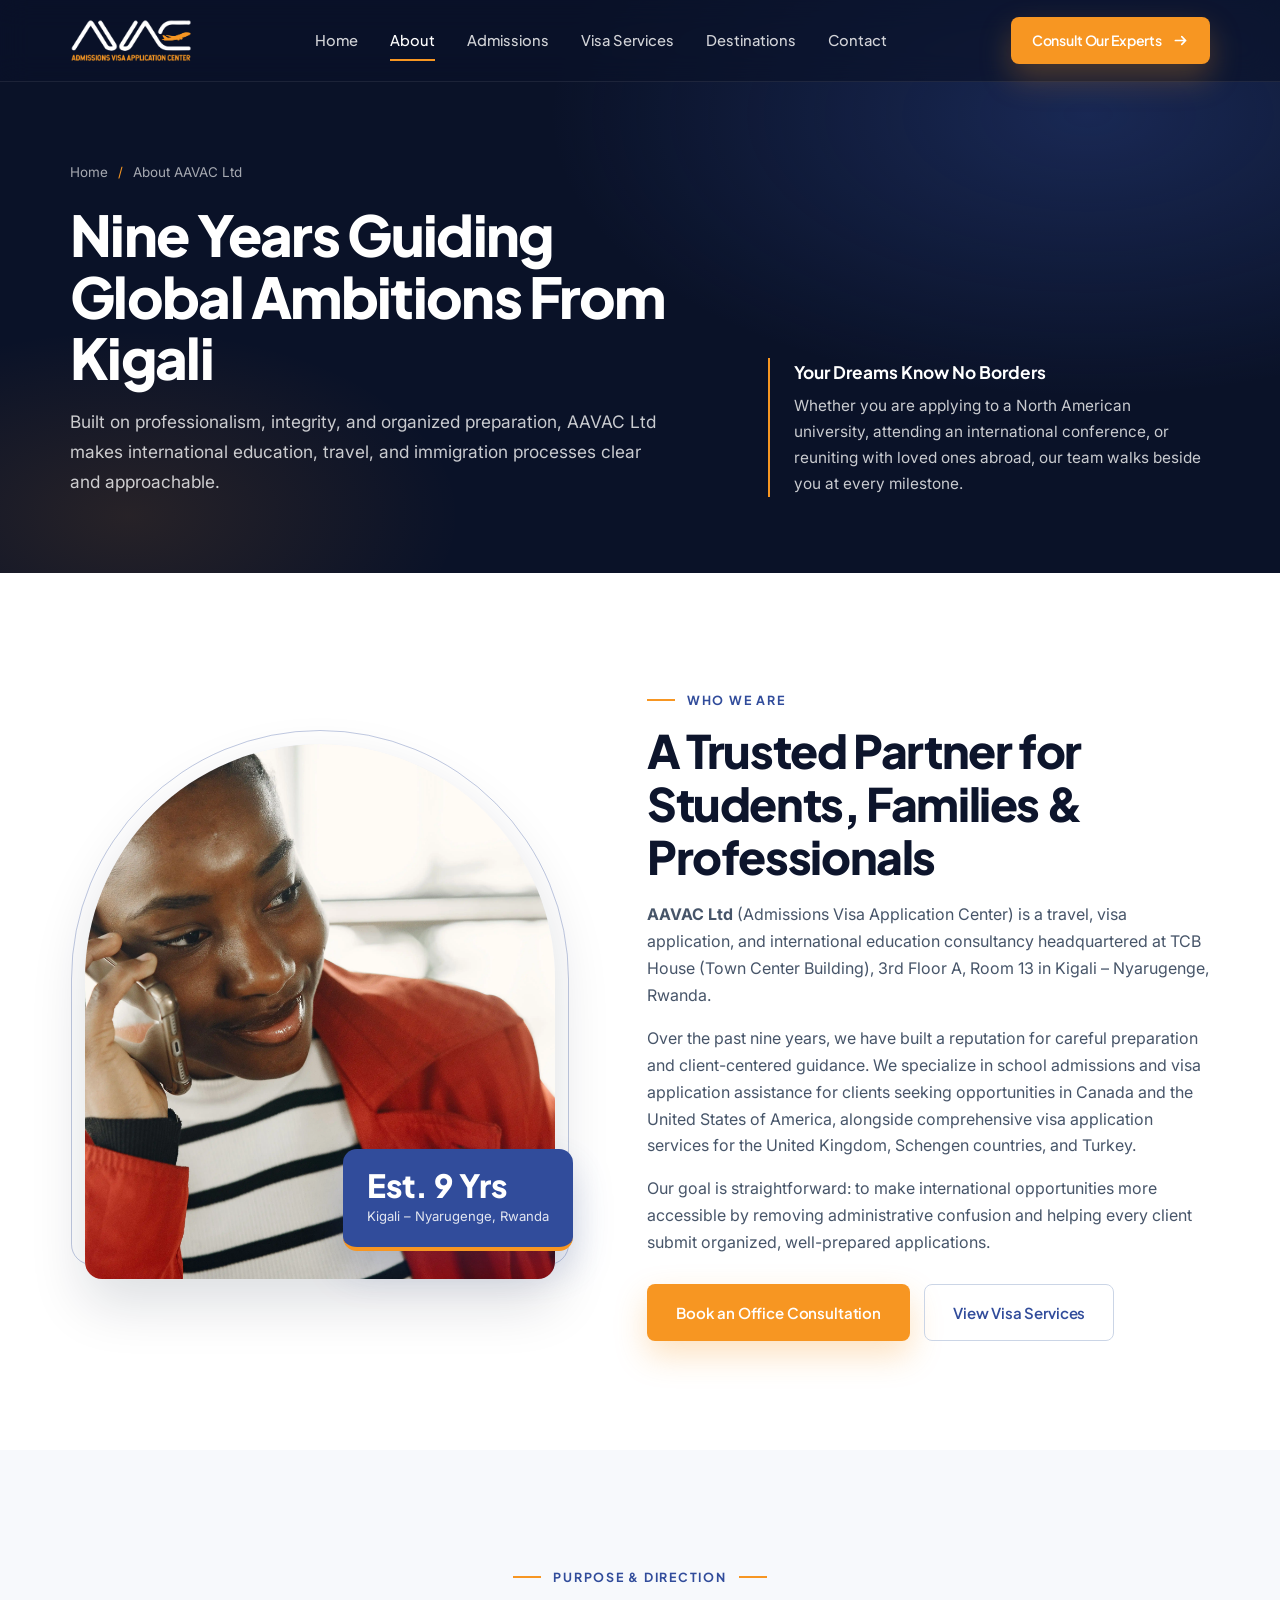
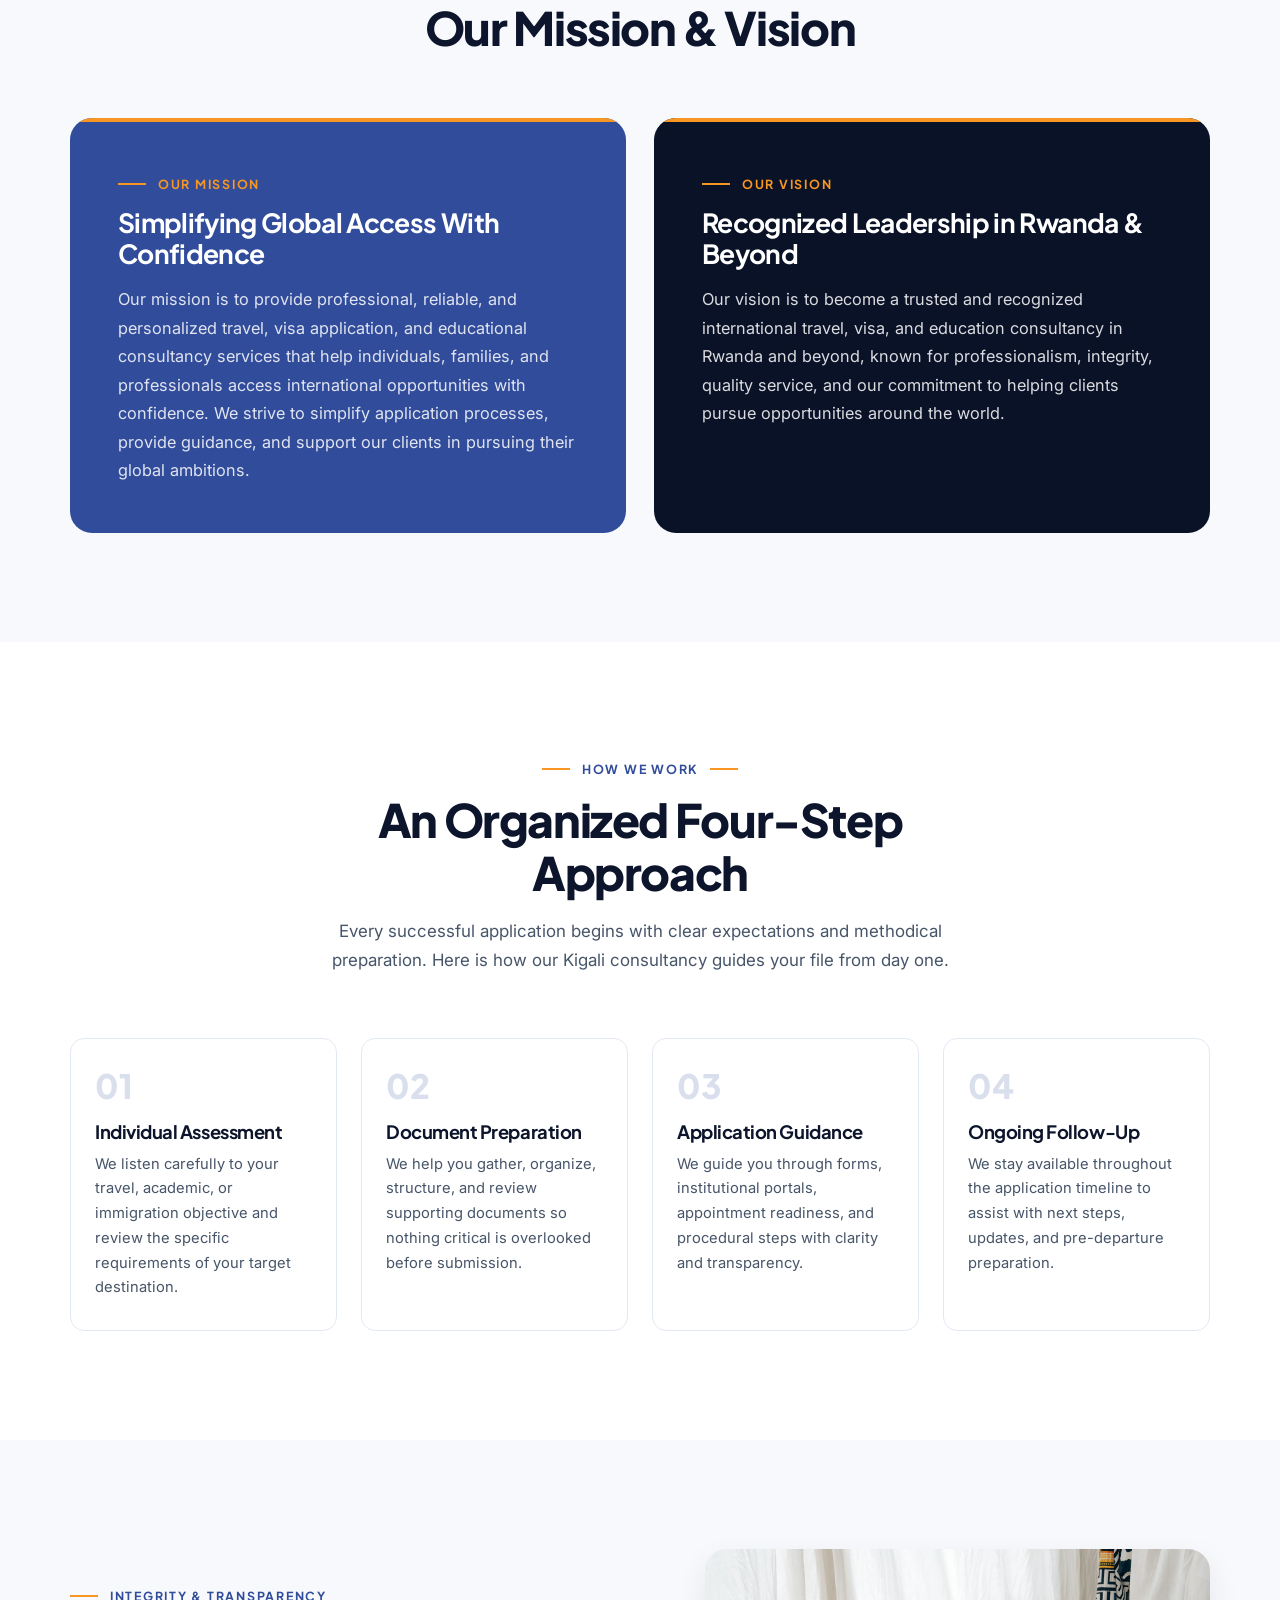
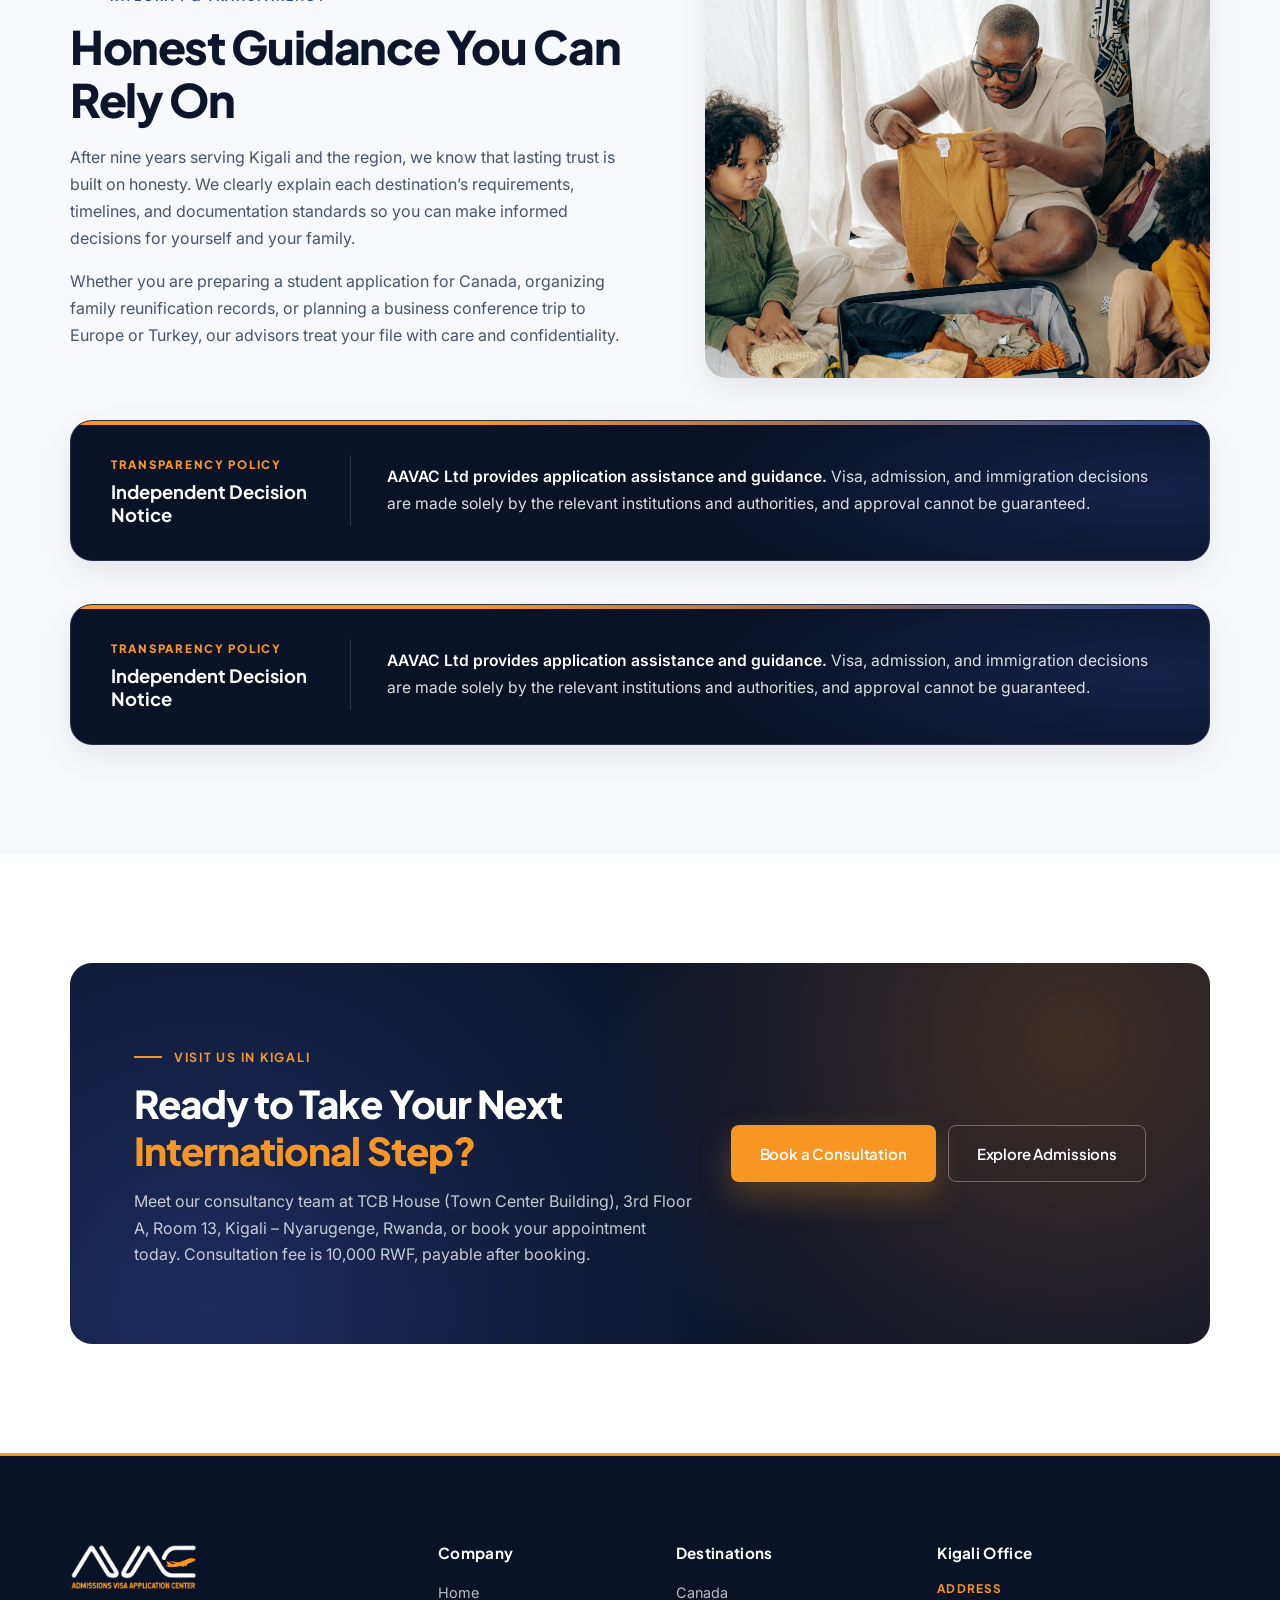
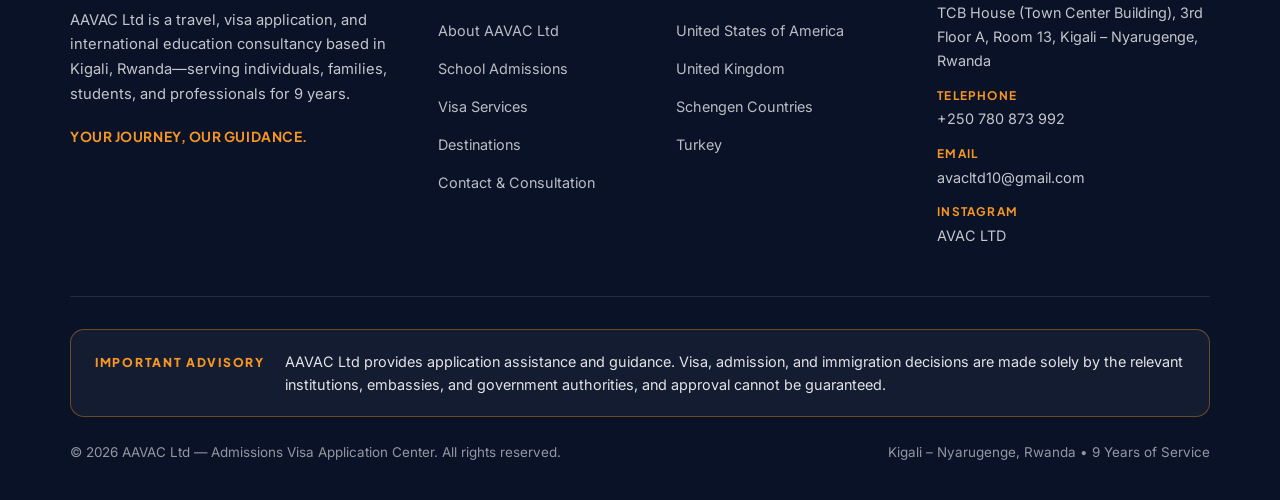
==== commit abea63cf: "Apply client feedback: TCB House Nyarugenge address, Google Maps pin, new hero photo, and 10K RWF co" ====
--- a/about.html
+++ b/about.html
@@ -79,8 +79,8 @@
       </div>
       <div class="mobile-drawer__foot">
         <div class="mobile-drawer__meta">
-          TCB (Town Center Building), 3rd Floor, Room A13<br>
-          Downtown Kigali, Rwanda<br>
+          TCB House (Town Center Building), 3rd Floor A, Room 13<br>
+          Kigali &ndash; Nyarugenge, Rwanda<br>
           +250 780 873 992
         </div>
         <a href="contact.html" class="btn btn--primary" style="width:100%;">Book a Consultation</a>
@@ -123,7 +123,7 @@
           </div>
           <div class="arch-light__stat">
             <div class="arch-light__stat-num">Est. 9 Yrs</div>
-            <div class="arch-light__stat-label">Downtown Kigali, Rwanda</div>
+            <div class="arch-light__stat-label">Kigali &ndash; Nyarugenge, Rwanda</div>
           </div>
         </div>
 
@@ -133,8 +133,8 @@
           <div class="prose">
             <p>
               <strong>AAVAC Ltd</strong> (Admissions Visa Application Center) is a travel, visa application, and
-              international education consultancy headquartered at Town Center Building (TCB), 3rd Floor, Room A13 in
-              Downtown Kigali, Rwanda.
+              international education consultancy headquartered at TCB House (Town Center Building), 3rd Floor A, Room 13
+              in Kigali &ndash; Nyarugenge, Rwanda.
             </p>
             <p>
               Over the past nine years, we have built a reputation for careful preparation and client-centered guidance.
@@ -291,8 +291,9 @@
           <div class="cta-banner__content">
             <div class="eyebrow eyebrow--light">Visit Us in Kigali</div>
             <h2 class="cta-banner__quote">Ready to Take Your Next <span>International Step?</span></h2>
-            <p class="cta-banner__sub">Meet our consultancy team at TCB (Town Center Building), 3rd Floor, Room A13,
-              Downtown Kigali, or reach out today.</p>
+            <p class="cta-banner__sub">Meet our consultancy team at TCB House (Town Center Building), 3rd Floor A, Room 13,
+              Kigali &ndash; Nyarugenge, Rwanda, or book your appointment today. Consultation fee is 10,000 RWF, payable
+              after booking.</p>
           </div>
           <div class="cta-banner__actions">
             <a href="contact.html" class="btn btn--primary">Book a Consultation</a>
@@ -346,7 +347,7 @@
           <ul class="footer-contact-list">
             <li>
               <strong>Address</strong>
-              TCB (Town Center Building), 3rd Floor, Room A13, Downtown Kigali, Rwanda
+              TCB House (Town Center Building), 3rd Floor A, Room 13, Kigali &ndash; Nyarugenge, Rwanda
             </li>
             <li>
               <strong>Telephone</strong>
@@ -373,7 +374,7 @@
 
       <div class="footer-bottom">
         <span>&copy; 2026 AAVAC Ltd &mdash; Admissions Visa Application Center. All rights reserved.</span>
-        <span>Downtown Kigali, Rwanda &bull; 9 Years of Service</span>
+        <span>Kigali &ndash; Nyarugenge, Rwanda &bull; 9 Years of Service</span>
       </div>
     </div>
   </footer>
--- a/css/styles.css
+++ b/css/styles.css
@@ -2142,6 +2142,62 @@
   resize: vertical;
 }
 
+/* Consultation Fee Architectural Card */
+.fee-card {
+  margin-top: 22px;
+  padding: 18px 20px;
+  border-radius: var(--radius-md);
+  background: var(--navy);
+  color: var(--white);
+  display: flex;
+  flex-wrap: wrap;
+  align-items: center;
+  justify-content: space-between;
+  gap: 14px;
+  border: 1px solid rgba(255, 255, 255, 0.12);
+  position: relative;
+  overflow: hidden;
+}
+
+.fee-card::before {
+  content: '';
+  position: absolute;
+  top: 0;
+  left: 0;
+  right: 0;
+  height: 3px;
+  background: linear-gradient(90deg, var(--orange), var(--blue));
+}
+
+.fee-card__label {
+  font-family: var(--font-display);
+  font-size: 0.72rem;
+  font-weight: 800;
+  letter-spacing: 0.14em;
+  text-transform: uppercase;
+  color: var(--orange);
+  margin-bottom: 4px;
+}
+
+.fee-card__desc {
+  font-size: 0.88rem;
+  color: rgba(255, 255, 255, 0.82);
+  line-height: 1.45;
+}
+
+.fee-card__amount {
+  font-family: var(--font-display);
+  font-size: 1.38rem;
+  font-weight: 800;
+  color: var(--white);
+  letter-spacing: -0.02em;
+  white-space: nowrap;
+  padding: 8px 16px;
+  border-radius: var(--radius-sm);
+  background: rgba(247, 150, 34, 0.16);
+  border: 1px solid rgba(247, 150, 34, 0.45);
+}
+
 .form-status {
   position: relative;
   display: none;
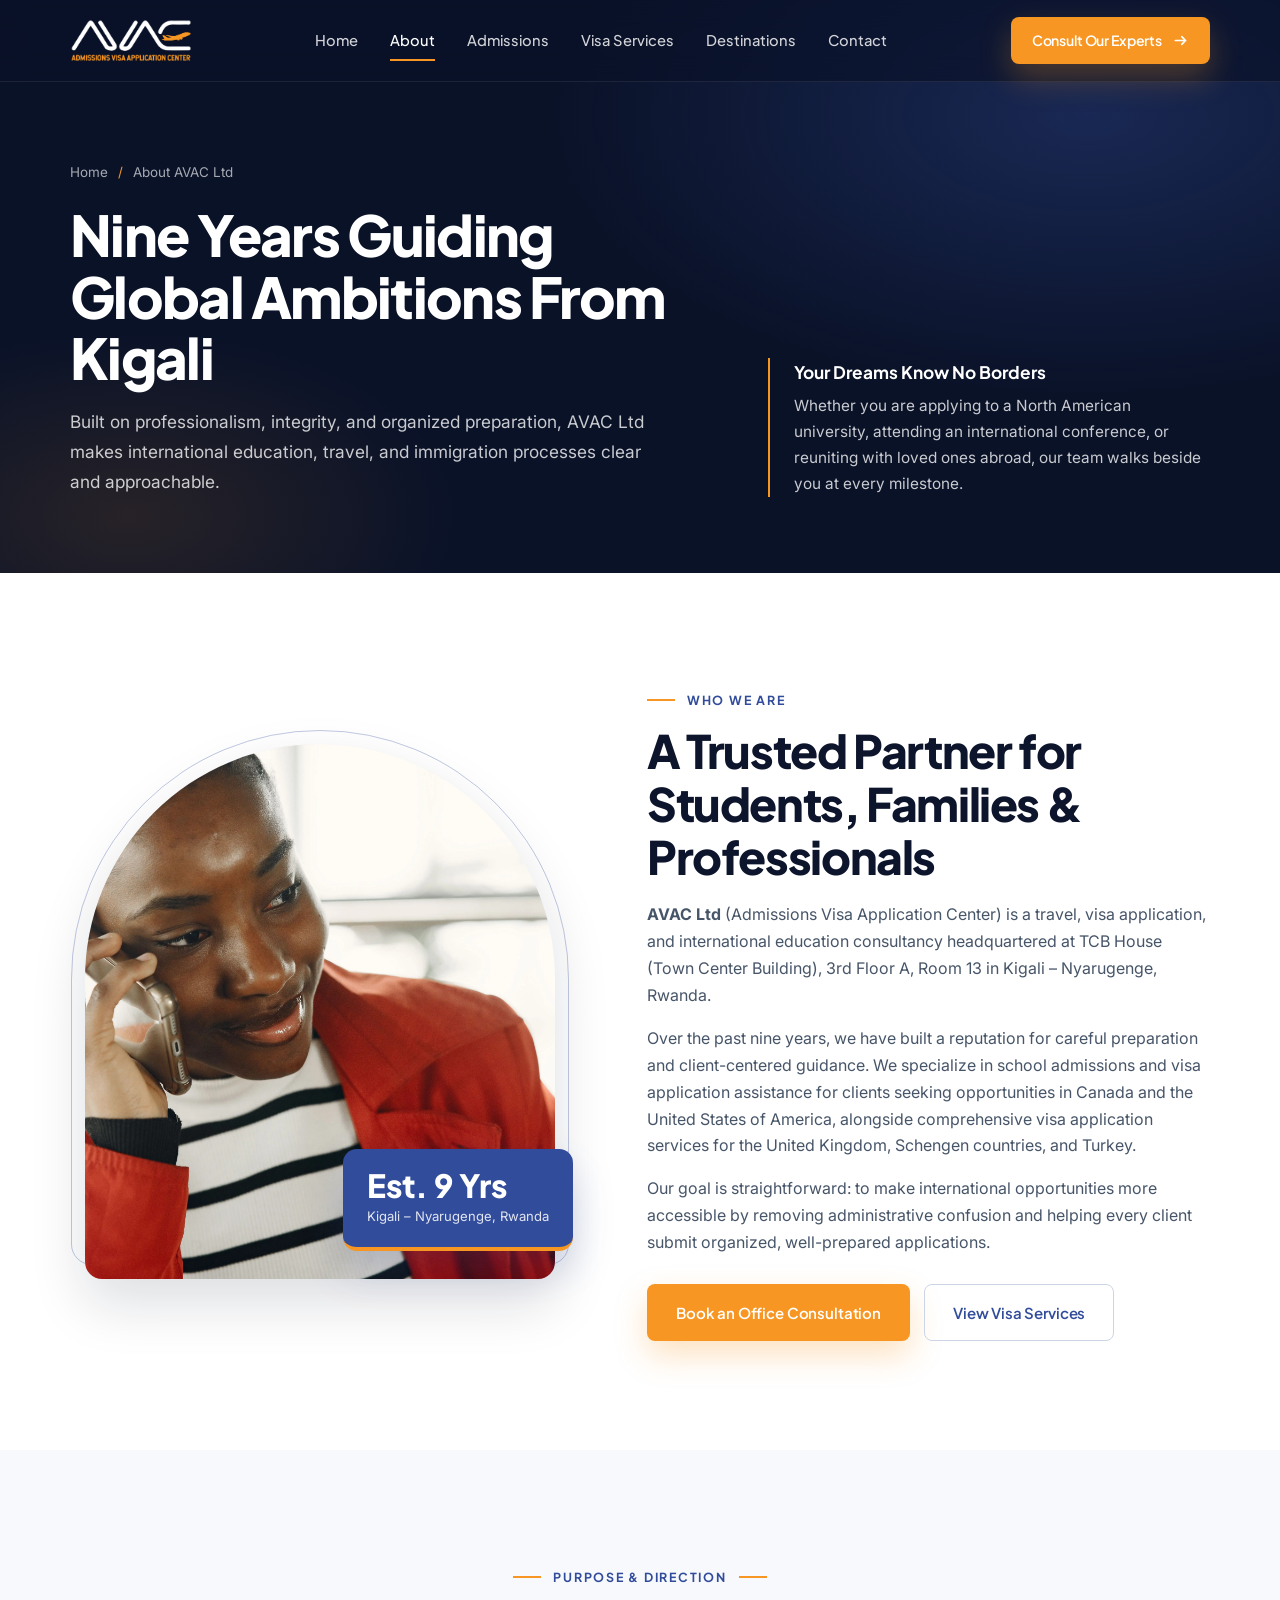
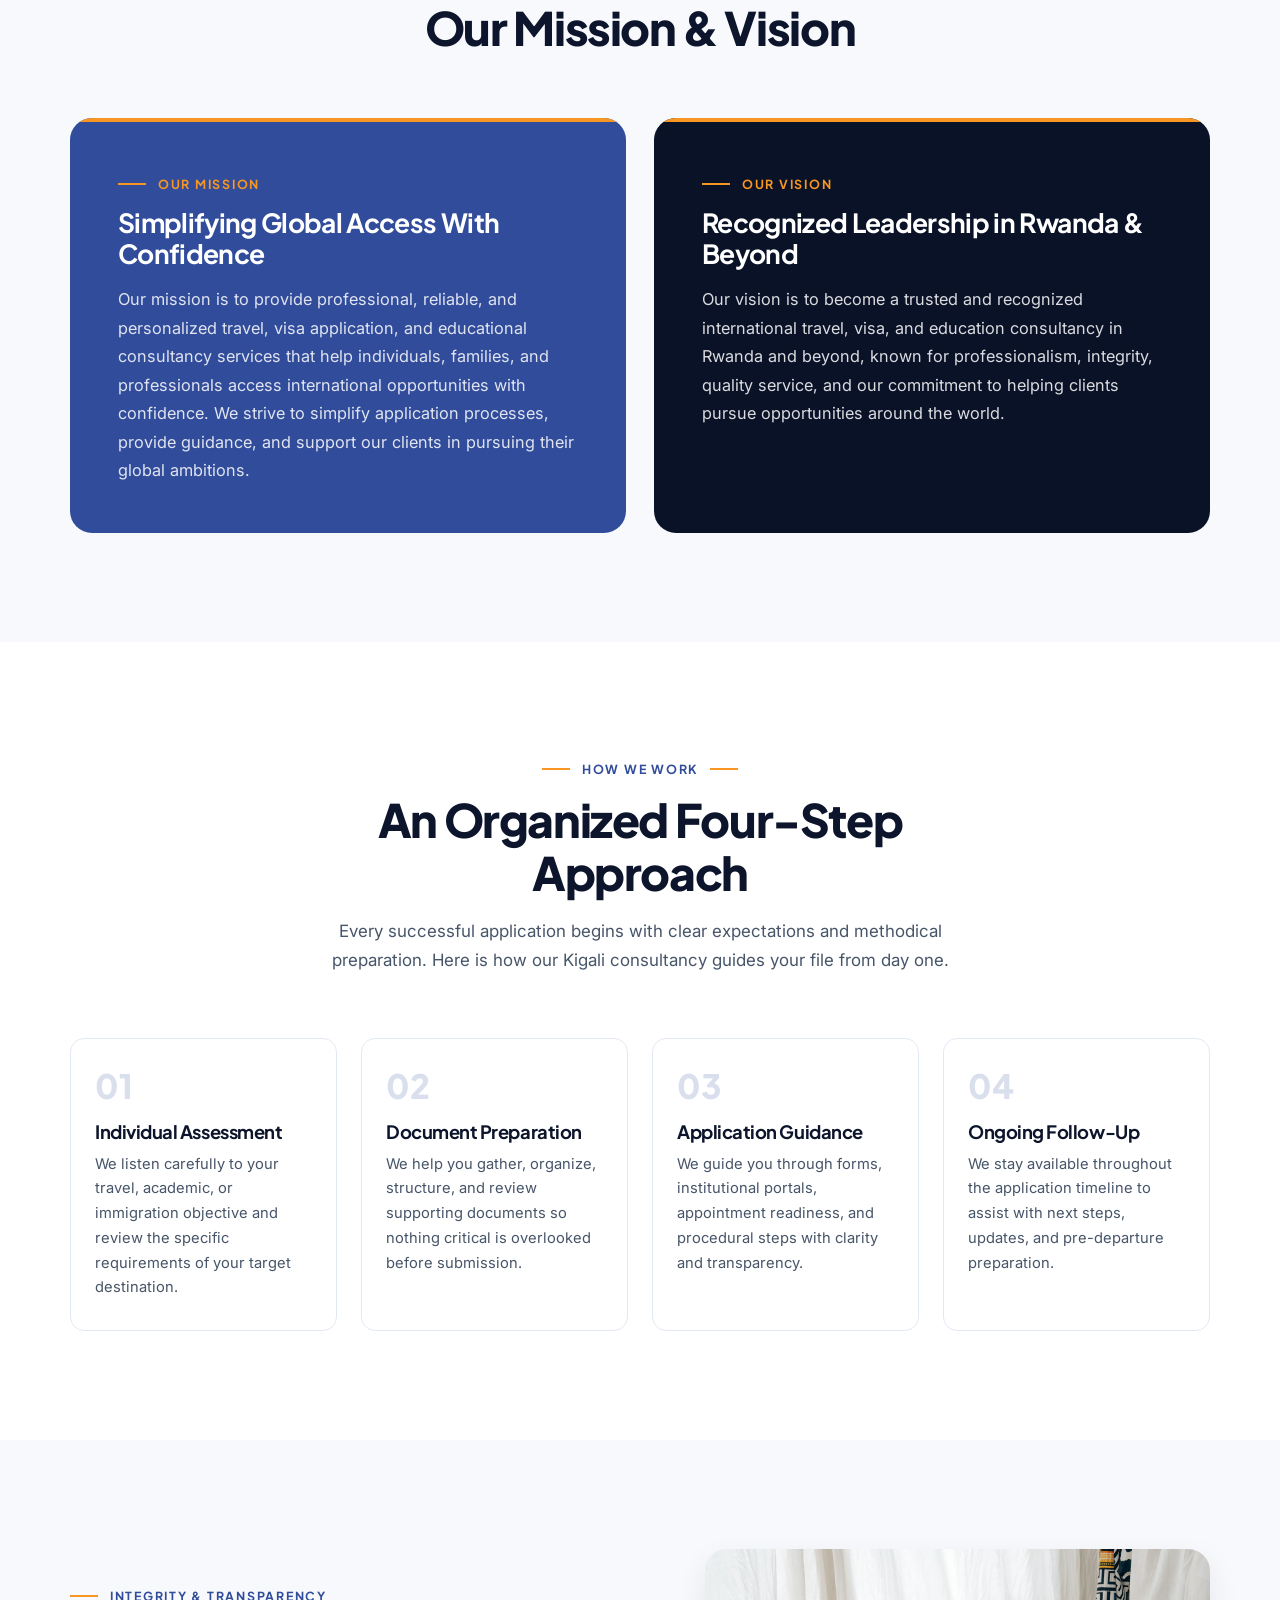
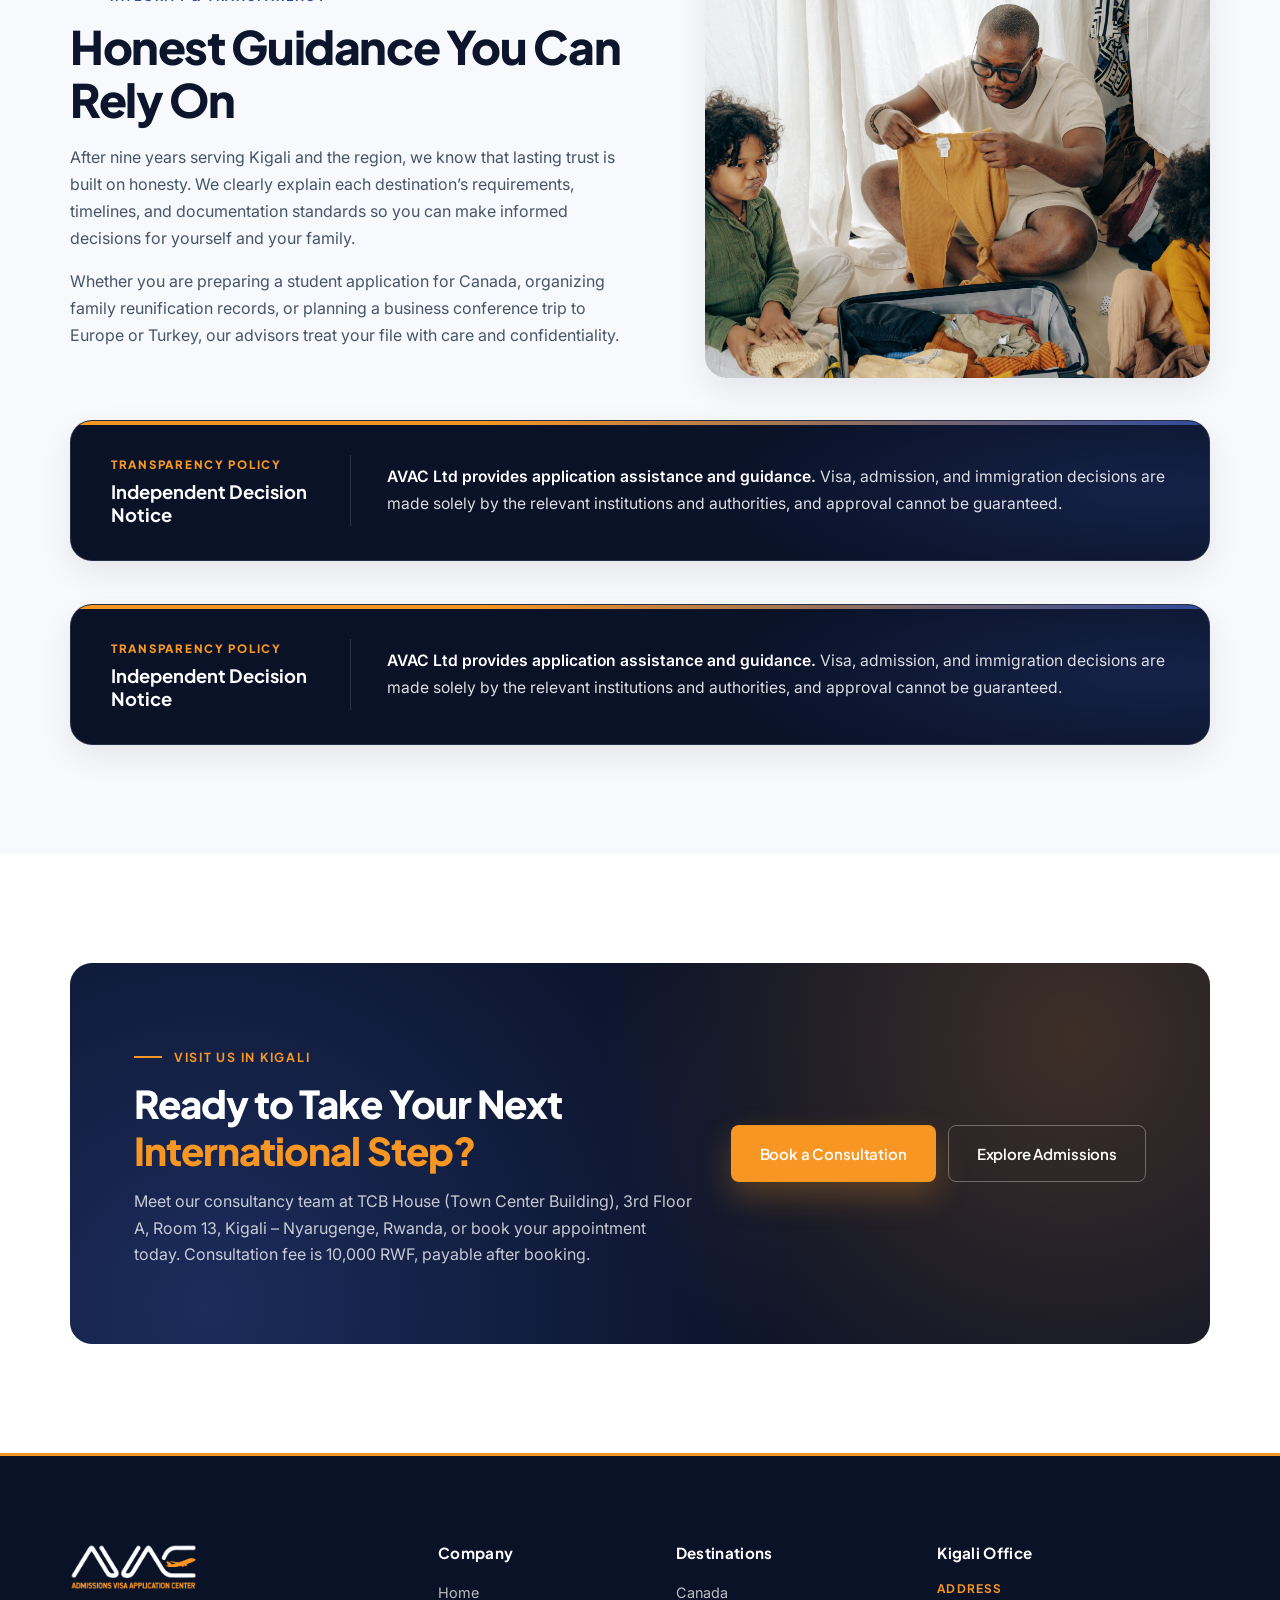
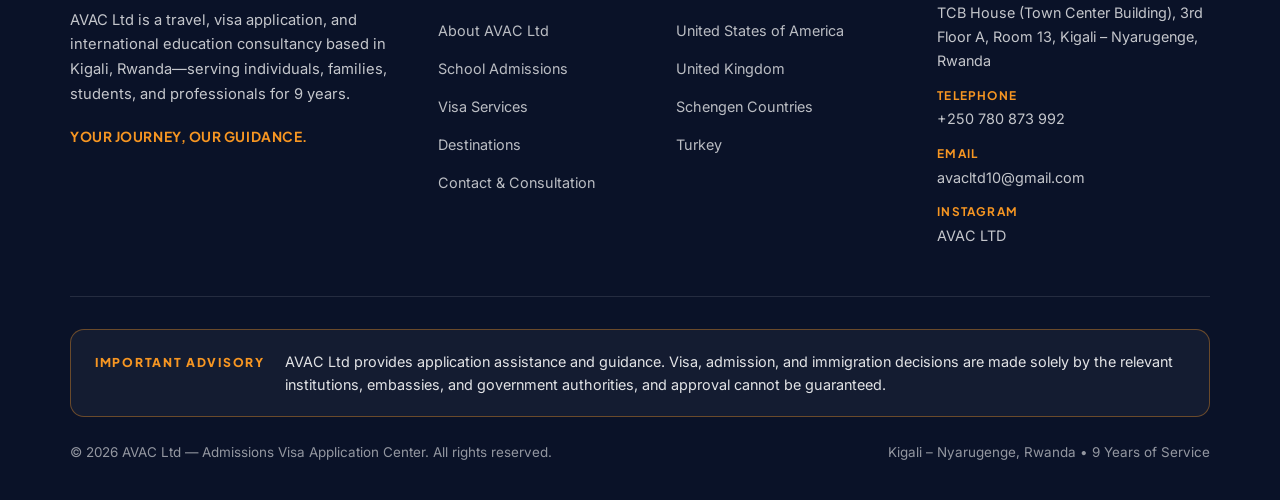
==== commit c9a8209c: "Standardize agency name from AAVAC to AVAC across all pages and assets" ====
--- a/about.html
+++ b/about.html
@@ -5,9 +5,9 @@
   <meta charset="UTF-8">
   <meta name="viewport" content="width=device-width, initial-scale=1.0, viewport-fit=cover">
   <meta name="theme-color" content="#0A1228">
-  <title>About Us | AAVAC Ltd — 9 Years of Travel, Visa &amp; Education Guidance</title>
+  <title>About Us | AVAC Ltd — 9 Years of Travel, Visa &amp; Education Guidance</title>
   <meta name="description"
-    content="Learn about AAVAC Ltd's 9-year history in Kigali, Rwanda, our mission, vision, consultancy workflow, and why clients trust us for admissions and visa applications.">
+    content="Learn about AVAC Ltd's 9-year history in Kigali, Rwanda, our mission, vision, consultancy workflow, and why clients trust us for admissions and visa applications.">
   <link rel="icon" type="image/png" href="assets/logo-color.png">
   <link rel="preconnect" href="https://fonts.googleapis.com">
   <link rel="preconnect" href="https://fonts.gstatic.com" crossorigin>
@@ -23,7 +23,7 @@
   <!-- Navigation Header -->
   <header class="site-header">
     <div class="container nav-inner">
-      <a href="index.html" class="brand-logo" aria-label="AAVAC Ltd Home">
+      <a href="index.html" class="brand-logo" aria-label="AVAC Ltd Home">
         <img src="assets/logo-light.png" alt="AVAC — Admissions Visa Application Center">
       </a>
 
@@ -70,7 +70,7 @@
         </div>
         <nav class="mobile-drawer__links" aria-label="Mobile Navigation">
           <a href="index.html">Home</a>
-          <a href="about.html" class="is-active">About AAVAC</a>
+          <a href="about.html" class="is-active">About AVAC</a>
           <a href="admissions.html">School Admissions</a>
           <a href="visas.html">Visa Services</a>
           <a href="destinations.html">Destinations</a>
@@ -96,11 +96,11 @@
           <nav class="breadcrumb hero-enter hero-enter--d1" aria-label="Breadcrumb">
             <a href="index.html">Home</a>
             <span class="sep">/</span>
-            <span>About AAVAC Ltd</span>
+            <span>About AVAC Ltd</span>
           </nav>
           <h1 class="page-hero__title hero-enter hero-enter--d2">Nine Years Guiding Global Ambitions From Kigali</h1>
           <p class="page-hero__lead hero-enter hero-enter--d3">
-            Built on professionalism, integrity, and organized preparation, AAVAC Ltd makes international education,
+            Built on professionalism, integrity, and organized preparation, AVAC Ltd makes international education,
             travel, and immigration processes clear and approachable.
           </p>
         </div>
@@ -119,7 +119,7 @@
           <div class="arch-light__outline" aria-hidden="true"></div>
           <div class="arch-light__frame">
             <img loading="lazy" decoding="async" src="images/pexels-gustavo-fring-6816985.webp"
-              alt="Advisor providing attentive client consultation at AAVAC Ltd">
+              alt="Advisor providing attentive client consultation at AVAC Ltd">
           </div>
           <div class="arch-light__stat">
             <div class="arch-light__stat-num">Est. 9 Yrs</div>
@@ -132,7 +132,7 @@
           <h2 class="section-title">A Trusted Partner for Students, Families &amp; Professionals</h2>
           <div class="prose">
             <p>
-              <strong>AAVAC Ltd</strong> (Admissions Visa Application Center) is a travel, visa application, and
+              <strong>AVAC Ltd</strong> (Admissions Visa Application Center) is a travel, visa application, and
               international education consultancy headquartered at TCB House (Town Center Building), 3rd Floor A, Room 13
               in Kigali &ndash; Nyarugenge, Rwanda.
             </p>
@@ -265,7 +265,7 @@
             <div class="advisory-banner__title">Independent Decision Notice</div>
           </div>
           <p class="advisory-banner__body">
-            <strong>AAVAC Ltd provides application assistance and guidance.</strong> Visa, admission, and immigration
+            <strong>AVAC Ltd provides application assistance and guidance.</strong> Visa, admission, and immigration
             decisions are made solely by the relevant institutions and authorities, and approval cannot be guaranteed.
           </p>
         </div>
@@ -278,7 +278,7 @@
             <div class="advisory-banner__title">Independent Decision Notice</div>
           </div>
           <p class="advisory-banner__body">
-            <strong>AAVAC Ltd provides application assistance and guidance.</strong> Visa, admission, and immigration decisions are made solely by the relevant institutions and authorities, and approval cannot be guaranteed.
+            <strong>AVAC Ltd provides application assistance and guidance.</strong> Visa, admission, and immigration decisions are made solely by the relevant institutions and authorities, and approval cannot be guaranteed.
           </p>
         </div>
       </div>
@@ -309,11 +309,11 @@
     <div class="container">
       <div class="footer-grid">
         <div class="footer-brand">
-          <a href="index.html" aria-label="AAVAC Ltd Home">
+          <a href="index.html" aria-label="AVAC Ltd Home">
             <img src="assets/logo-light.png" alt="AVAC — Admissions Visa Application Center">
           </a>
           <p>
-            AAVAC Ltd is a travel, visa application, and international education consultancy based in Kigali,
+            AVAC Ltd is a travel, visa application, and international education consultancy based in Kigali,
             Rwanda—serving individuals, families, students, and professionals for 9 years.
           </p>
           <div class="footer-tagline">YOUR JOURNEY, OUR GUIDANCE.</div>
@@ -323,7 +323,7 @@
           <h4>Company</h4>
           <ul class="footer-links">
             <li><a href="index.html">Home</a></li>
-            <li><a href="about.html">About AAVAC Ltd</a></li>
+            <li><a href="about.html">About AVAC Ltd</a></li>
             <li><a href="admissions.html">School Admissions</a></li>
             <li><a href="visas.html">Visa Services</a></li>
             <li><a href="destinations.html">Destinations</a></li>
@@ -367,13 +367,13 @@
 
       <div class="footer-disclaimer">
         <strong>Important Advisory</strong>
-        <span>AAVAC Ltd provides application assistance and guidance. Visa, admission, and immigration decisions are
+        <span>AVAC Ltd provides application assistance and guidance. Visa, admission, and immigration decisions are
           made solely by the relevant institutions, embassies, and government authorities, and approval cannot be
           guaranteed.</span>
       </div>
 
       <div class="footer-bottom">
-        <span>&copy; 2026 AAVAC Ltd &mdash; Admissions Visa Application Center. All rights reserved.</span>
+        <span>&copy; 2026 AVAC Ltd &mdash; Admissions Visa Application Center. All rights reserved.</span>
         <span>Kigali &ndash; Nyarugenge, Rwanda &bull; 9 Years of Service</span>
       </div>
     </div>
--- a/css/styles.css
+++ b/css/styles.css
@@ -1,5 +1,5 @@
 /* ==========================================================================
-   AAVAC LTD — Admissions Visa Application Center
+   AVAC LTD — Admissions Visa Application Center
    Design System & Motion Stylesheet
    Brand Palette extracted from avac-2 logo:
      Royal Blue:   #314C9B
@@ -1261,7 +1261,7 @@
 }
 
 /* ==========================================================================
-   Why Choose AAVAC — Hub & Spoke Showcase (Inspo-Inspired Center Photo + 6 Pillars)
+   Why Choose AVAC — Hub & Spoke Showcase (Inspo-Inspired Center Photo + 6 Pillars)
    ========================================================================== */
 .why-hub {
   display: grid;
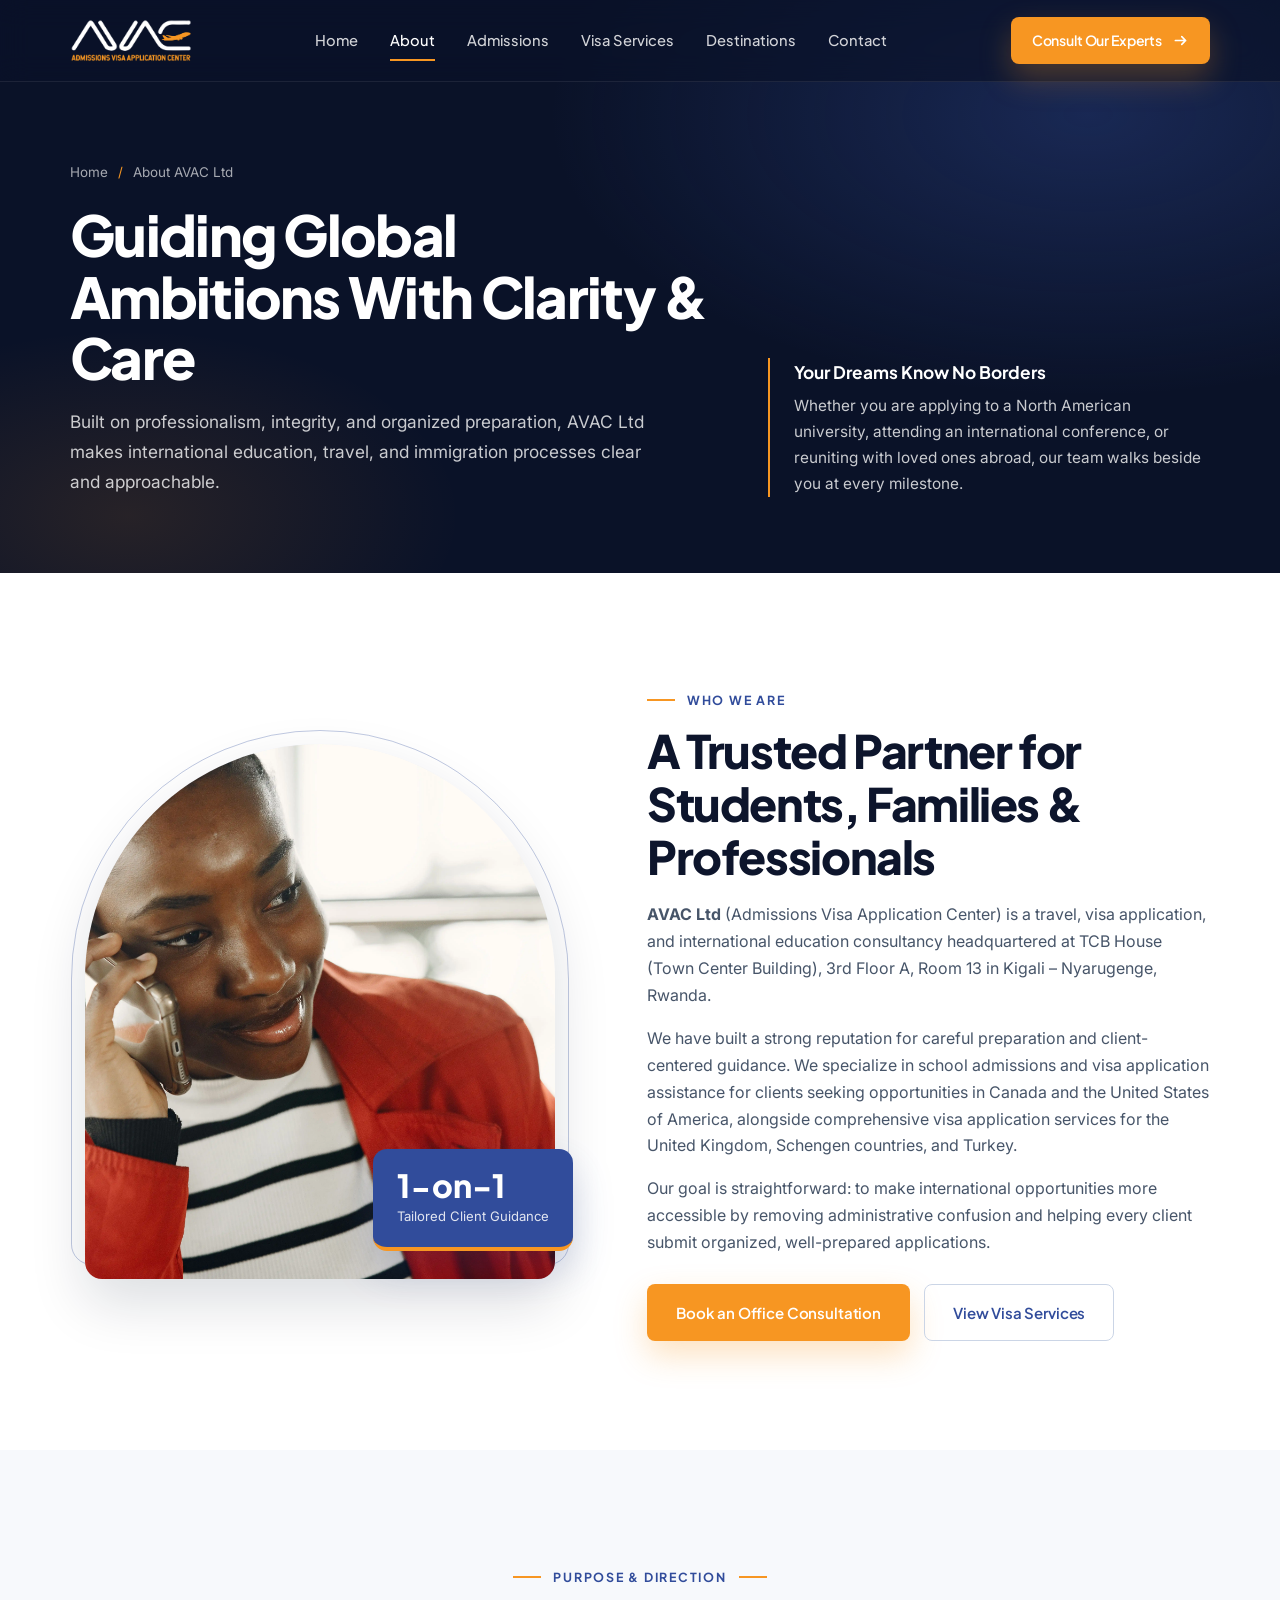
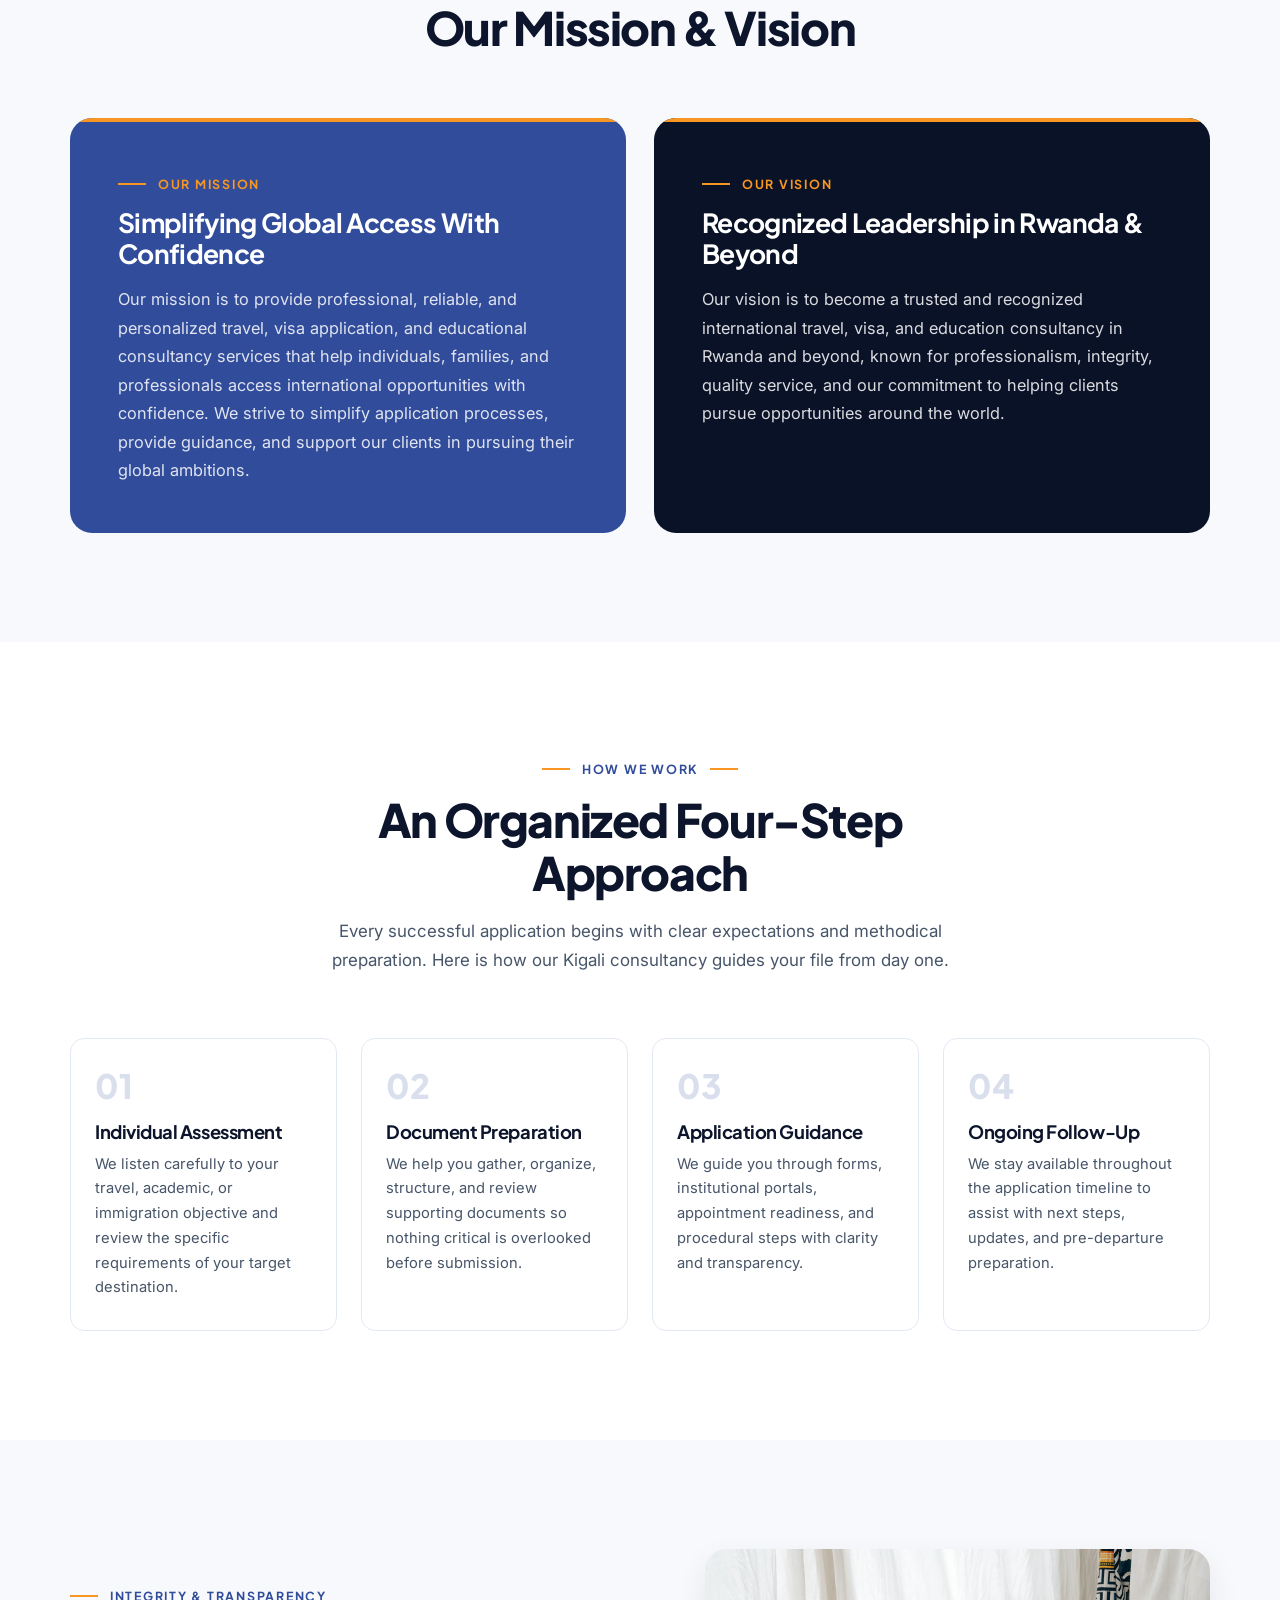
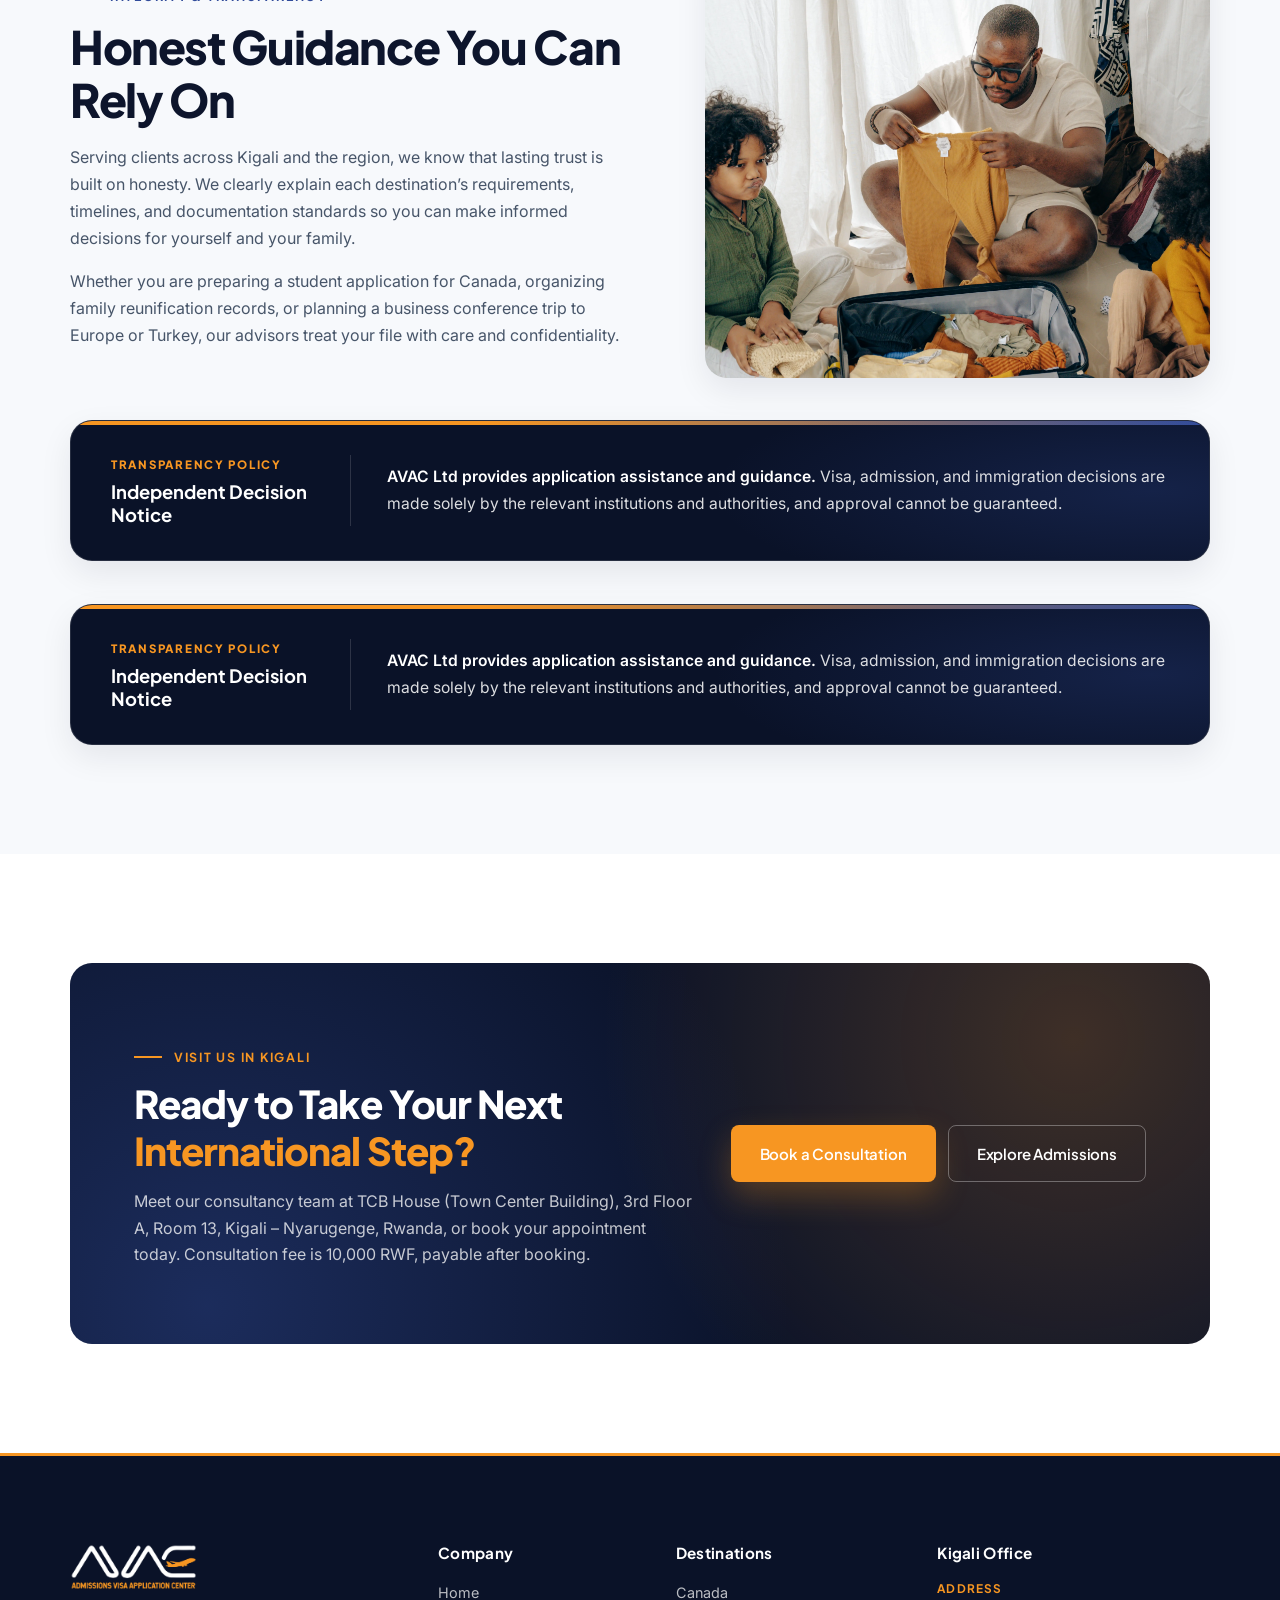
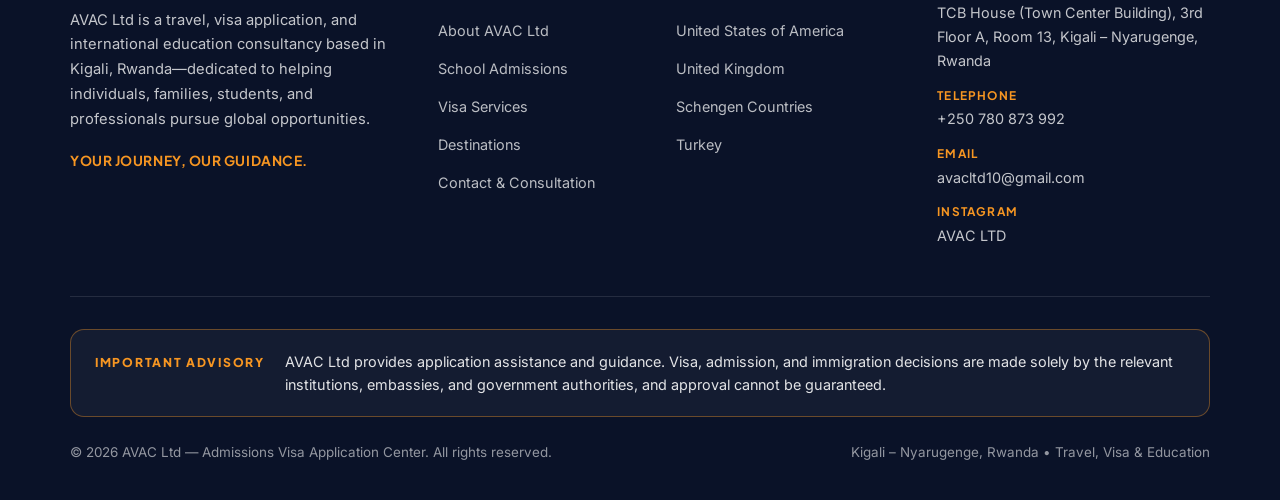
==== commit 2e42a535: "Remove 9-year promotional callouts outside timeline; highlight end-to-end personalized consultancy" ====
--- a/about.html
+++ b/about.html
@@ -5,9 +5,9 @@
   <meta charset="UTF-8">
   <meta name="viewport" content="width=device-width, initial-scale=1.0, viewport-fit=cover">
   <meta name="theme-color" content="#0A1228">
-  <title>About Us | AVAC Ltd — 9 Years of Travel, Visa &amp; Education Guidance</title>
+  <title>About Us | AVAC Ltd — Travel, Visa &amp; International Education Consultancy</title>
   <meta name="description"
-    content="Learn about AVAC Ltd's 9-year history in Kigali, Rwanda, our mission, vision, consultancy workflow, and why clients trust us for admissions and visa applications.">
+    content="Learn about AVAC Ltd in Kigali, Rwanda—our mission, vision, structured consultancy workflow, and why clients trust us for admissions and visa applications.">
   <link rel="icon" type="image/png" href="assets/logo-color.png">
   <link rel="preconnect" href="https://fonts.googleapis.com">
   <link rel="preconnect" href="https://fonts.gstatic.com" crossorigin>
@@ -98,7 +98,7 @@
             <span class="sep">/</span>
             <span>About AVAC Ltd</span>
           </nav>
-          <h1 class="page-hero__title hero-enter hero-enter--d2">Nine Years Guiding Global Ambitions From Kigali</h1>
+          <h1 class="page-hero__title hero-enter hero-enter--d2">Guiding Global Ambitions With Clarity &amp; Care</h1>
           <p class="page-hero__lead hero-enter hero-enter--d3">
             Built on professionalism, integrity, and organized preparation, AVAC Ltd makes international education,
             travel, and immigration processes clear and approachable.
@@ -122,8 +122,8 @@
               alt="Advisor providing attentive client consultation at AVAC Ltd">
           </div>
           <div class="arch-light__stat">
-            <div class="arch-light__stat-num">Est. 9 Yrs</div>
-            <div class="arch-light__stat-label">Kigali &ndash; Nyarugenge, Rwanda</div>
+            <div class="arch-light__stat-num">1-on-1</div>
+            <div class="arch-light__stat-label">Tailored Client Guidance</div>
           </div>
         </div>
 
@@ -137,7 +137,7 @@
               in Kigali &ndash; Nyarugenge, Rwanda.
             </p>
             <p>
-              Over the past nine years, we have built a reputation for careful preparation and client-centered guidance.
+              We have built a strong reputation for careful preparation and client-centered guidance.
               We specialize in school admissions and visa application assistance for clients seeking opportunities in
               Canada and the United States of America, alongside comprehensive visa application services for the United
               Kingdom, Schengen countries, and Turkey.
@@ -240,7 +240,7 @@
           <h2 class="section-title">Honest Guidance You Can Rely On</h2>
           <div class="prose">
             <p>
-              After nine years serving Kigali and the region, we know that lasting trust is built on honesty. We clearly
+              Serving clients across Kigali and the region, we know that lasting trust is built on honesty. We clearly
               explain each destination&rsquo;s requirements, timelines, and documentation standards so you can make
               informed decisions for yourself and your family.
             </p>
@@ -314,7 +314,7 @@
           </a>
           <p>
             AVAC Ltd is a travel, visa application, and international education consultancy based in Kigali,
-            Rwanda—serving individuals, families, students, and professionals for 9 years.
+            Rwanda—dedicated to helping individuals, families, students, and professionals pursue global opportunities.
           </p>
           <div class="footer-tagline">YOUR JOURNEY, OUR GUIDANCE.</div>
         </div>
@@ -374,7 +374,7 @@
 
       <div class="footer-bottom">
         <span>&copy; 2026 AVAC Ltd &mdash; Admissions Visa Application Center. All rights reserved.</span>
-        <span>Kigali &ndash; Nyarugenge, Rwanda &bull; 9 Years of Service</span>
+        <span>Kigali &ndash; Nyarugenge, Rwanda &bull; Travel, Visa &amp; Education</span>
       </div>
     </div>
   </footer>
